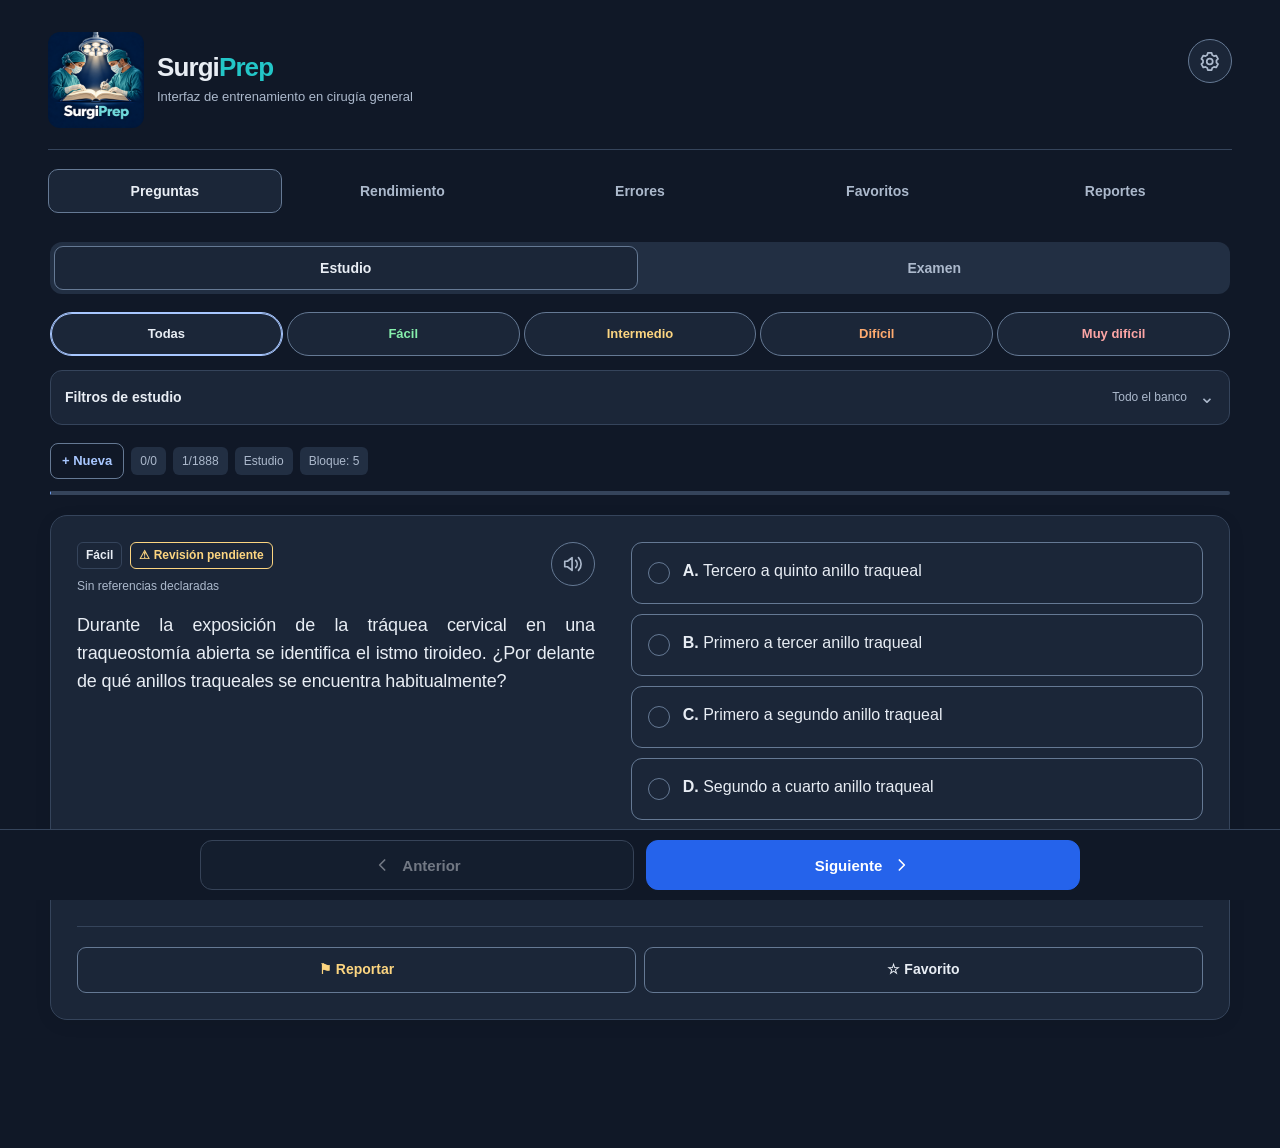
==== index.html @ 2676a3cf "Add files via upload" ====
<!doctype html><html lang="es" data-theme="dark"><head>
<meta charset="utf-8"><meta name="viewport" content="width=device-width,initial-scale=1,viewport-fit=cover"><meta name="theme-color" content="#101827"><meta name="apple-mobile-web-app-capable" content="yes"><meta name="apple-mobile-web-app-status-bar-style" content="black-translucent"><meta name="apple-mobile-web-app-title" content="SurgiPrep"><link rel="manifest" href="manifest.json"><link rel="apple-touch-icon" href="icons/apple-touch-icon-180.png"><title>SurgiPrep</title><link rel="icon" href="icon-192.png" type="image/png">
<meta name="surgiprep-build" content="v7.23.4-beta-1888"><script src="appearance.js"></script><link rel="stylesheet" href="style.css"></head><body><div class="wrap">
<header><img class="logo" src="assets/brand/logo-header.png" width="96" height="96" alt="Logo de SurgiPrep: dos cirujanos con libro y lámpara, con el nombre debajo"><div class="brand-name"><h1>Surgi<span>Prep</span></h1><p class="subtitle">Interfaz de entrenamiento en cirugía general</p></div><button id="settingsButton" class="settingsButton" type="button" aria-label="Abrir ajustes" aria-haspopup="dialog" aria-expanded="false" aria-controls="settingsPopover" title="Ajustes"><svg viewBox="0 0 24 24" width="23" height="23" fill="none" stroke="currentColor" stroke-width="1.8" stroke-linecap="round" stroke-linejoin="round" aria-hidden="true"><path d="m9.2 3-.6 2.3-1.8 1.1-2.3-.6-2 3.4 1.7 1.7v2.2l-1.7 1.7 2 3.4 2.3-.6 1.8 1.1.6 2.3h4l.6-2.3 1.8-1.1 2.3.6 2-3.4-1.7-1.7v-2.2l1.7-1.7-2-3.4-2.3.6-1.8-1.1-.6-2.3z"/><circle cx="11.2" cy="12" r="3.1"/></svg></button></header>
<div class="tabs"><button class="on" data-panel="quiz">Preguntas</button><button data-panel="dashboard">Rendimiento</button><button data-panel="errors">Errores</button><button data-panel="favorites">Favoritos</button><button data-panel="reports">Reportes</button></div>
<section id="quiz" class="panel on"><div id="sessionNotice" class="sessionNotice hidden" role="status"><span id="sessionNoticeText"></span><button id="dismissSession" type="button" aria-label="Ocultar aviso de sesión">Ocultar</button></div><div class="modes"><button class="on" id="studyMode">Estudio</button><button id="examMode">Examen</button></div>
<div class="diffCards" id="diffCards">
  <button type="button" aria-pressed="true" class="diffCard all on" data-d="ALL" title="Todas las dificultades."><b>Todas</b><span>Todas las dificultades.</span></button>
  <button type="button" aria-pressed="false" class="diffCard easy" data-d="Fácil" title="Conceptos directos y reconocimiento básico."><b>Fácil</b><span>Conceptos directos y reconocimiento básico.</span></button>
  <button type="button" aria-pressed="false" class="diffCard inter" data-d="Intermedio" title="Casos clínicos con análisis y distractores plausibles."><b>Intermedio</b><span>Casos clínicos con análisis y distractores plausibles.</span></button>
  <button type="button" aria-pressed="false" class="diffCard hard" data-d="Difícil" title="Conducta quirúrgica, técnica y complicaciones."><b>Difícil</b><span>Conducta quirúrgica, técnica y complicaciones.</span></button>
  <button type="button" aria-pressed="false" class="diffCard very" data-d="Muy difícil" title="Decisiones sutiles y alternativas técnicamente cercanas."><b>Muy difícil</b><span>Decisiones sutiles y alternativas técnicamente cercanas.</span></button>
</div>
<details id="filterPanel" class="filterPanel"><summary><span class="filter-title">Filtros de estudio</span><span id="filterSummary" class="filterSummary">Todo el banco</span></summary><div class="toolbar filterbar"><label class="filterField" for="topicSel"><span>Tema</span><select id="topicSel"></select></label><label class="filterField" for="subSel"><span>Subtema</span><select id="subSel"><option value="ALL">Todos los subtemas</option></select></label><label class="filterField" for="blockSel"><span>Bloque</span><select id="blockSel"><option value="ALL">Todos los bloques</option></select></label><label class="filterField" for="reviewSel"><span>Revisión</span><select id="reviewSel" aria-label="Estado de revisión" title="La ausencia de marcas no equivale a validación clínica"><option value="ALL">Todos los estados</option></select></label><label class="filterField" for="typeSel"><span>Tipo</span><select id="typeSel"><option value="ALL">Todos los tipos</option><option value="Caso clínico">Caso clínico</option><option value="Teoría">Teoría</option><option value="Técnica">Técnica</option><option value="Imagenología">Imagenología</option></select></label><label class="filterField" for="studySel"><span>Orden de estudio</span><select id="studySel"><option value="new">Objetivos menos vistos</option><option value="random" selected>Aleatorio</option><option value="adaptive">Repaso adaptativo</option><option value="weak">Temas débiles</option><option value="failed">Falladas</option><option value="due">Repetición espaciada</option><option value="cases">Casos encadenados</option></select></label></div></details>
<div id="examProfile" class="examProfile hidden"><button id="customExam" class="on">Examen configurable</button><button id="realExam">Simulación real</button></div>
<div id="examConfig" class="toolbar hidden"><label class="filterField" for="examCount"><span>Cantidad de preguntas</span><select id="examCount"><option>20</option><option selected>50</option><option>100</option></select></label><label class="filterField" for="examDifficulty"><span>Dificultad</span><select id="examDifficulty"><option value="Mixto" selected>Mixto</option><option>Fácil</option><option>Intermedio</option><option>Difícil</option><option>Muy difícil</option></select></label><label class="filterField" for="examTime"><span>Duración</span><select id="examTime"><option value="0">Sin límite</option><option value="30">30 min</option><option value="60" selected>60 min</option><option value="120">120 min</option></select></label><label class="filterField" for="examCut"><span>Umbral de aprobación</span><select id="examCut"><option value="65">Corte 65%</option><option value="70">Corte 70%</option><option value="75">Corte 75%</option></select></label><div id="simNote" class="simNote hidden"><b>Simulación real:</b> 100 preguntas mixtas, 120 minutos, corte 65%. Selección transversal de todo el banco.</div><button id="startExam">Iniciar examen</button></div>
<div class="stats"><button id="newSession" class="newCompact">+ Nueva</button><span class="pill" id="scorePill" title="Aciertos e intentos en estudio; respuestas registradas en examen">0/0</span><span class="pill" id="posPill" title="Posición dentro de la sesión">0/0</span><span class="pill" id="timerPill">Estudio</span><span class="pill" id="blockPill" title="Bloque de la pregunta actual">Bloque: —</span></div><div class="progress"><span id="progressBar" style="width:0"></span></div><div id="resultBox"></div>
<div class="card" id="qcard"><div class="questionPane"><div class="questionHead"><div class="meta" id="meta"></div><div id="audioControls" class="audioControls"><button id="audioToggle" class="audioToggle" type="button" aria-expanded="false" aria-controls="audioMenu" aria-label="Controles de audio" aria-describedby="audioHelp" title="Controles de audio"><svg viewBox="0 0 24 24" width="22" height="22" fill="none" stroke="currentColor" stroke-width="1.8" stroke-linecap="round" stroke-linejoin="round" aria-hidden="true"><path d="M11 5 6 9H3v6h3l5 4V5Z"/><path d="M15 8a6 6 0 0 1 0 8M18 5a10 10 0 0 1 0 14"/></svg></button><div id="audioMenu" class="audioMenu hidden" role="group" aria-label="Controles de lectura"><button id="audioPlay" type="button" aria-label="Reproducir"><span id="audioPlayIcon" aria-hidden="true"><svg viewBox="0 0 24 24" width="22" height="22" aria-hidden="true"><path d="M8 5v14l11-7Z" fill="currentColor"/></svg></span><span id="audioPlayLabel" class="sr-only">Reproducir</span></button><button id="audioStop" type="button" aria-label="Parar" title="Parar"><span aria-hidden="true"><svg viewBox="0 0 24 24" width="22" height="22" aria-hidden="true"><rect x="5" y="5" width="14" height="14" rx="1" fill="currentColor"/></svg></span><span class="sr-only">Parar</span></button><button id="audioRepeat" type="button" aria-label="Repetir" title="Repetir"><span aria-hidden="true"><svg viewBox="0 0 24 24" width="22" height="22" fill="none" stroke="currentColor" stroke-width="1.8" stroke-linecap="round" stroke-linejoin="round" aria-hidden="true"><path d="M20 10a8 8 0 1 0-1.5 7M20 4v6h-6"/></svg></span><span class="sr-only">Repetir</span></button></div></div></div><span id="audioHelp" class="sr-only">Lee la pregunta y alternativas y, dos segundos después, activa el micrófono para responder. En estudio lee después la explicación; en examen solo anuncia correcto o incorrecto. La bocina abre los controles: Reproducir, Pausar o Continuar, Parar y Repetir. Parar desactiva el audio automático. Con audio activo, toca el enunciado para oírlo, una alternativa para oír las cinco, o la explicación para oírla por separado. Para seleccionar una respuesta tocándola, pulsa antes Parar.</span><p id="voiceStatus" class="audioStatus hidden" role="status" aria-live="polite"></p><button id="voiceRetry" class="audioRetry hidden" type="button">Reintentar micrófono</button><div class="question" id="question"></div><div id="labs"></div><div id="visual"></div></div><div class="answerPane"><div id="options"></div></div><div class="feedback" id="feedback" role="status" aria-live="polite"></div><div class="controls"><button class="secondary hidden" id="flag">⚑ Revisar</button><button class="warn" id="report">⚑ Reportar</button><button class="secondary hidden" id="whyFailed">¿Por qué fallé?</button><button class="secondary" id="fav">☆ Favorito</button><button class="green hidden" id="finish">Finalizar</button></div><div id="nav" class="gridnav hidden"></div></div><nav class="questionNav" aria-label="Navegación entre preguntas"><div class="questionNavInner"><button class="secondary" type="button" id="prev"><svg viewBox="0 0 24 24" width="20" height="20" fill="none" stroke="currentColor" stroke-width="2" stroke-linecap="round" stroke-linejoin="round" aria-hidden="true"><path d="m14 6-6 6 6 6"/></svg><span>Anterior</span></button><button type="button" id="next"><span>Siguiente</span><svg viewBox="0 0 24 24" width="20" height="20" fill="none" stroke="currentColor" stroke-width="2" stroke-linecap="round" stroke-linejoin="round" aria-hidden="true"><path d="m10 6 6 6-6 6"/></svg></button></div></nav></section>
<section id="dashboard" class="panel"><div class="dashboard"><div class="metric"><div class="big" id="global">0%</div><div class="small">Rendimiento global</div></div><div class="metric"><div class="big" id="attempts">0</div><div class="small">Intentos</div></div><div class="metric"><div class="big" id="dominated">0</div><div class="small">Temas dominados</div></div><div class="metric"><div class="big" id="weakN">0</div><div class="small">Temas débiles</div></div></div><div class="actions"><button id="goWeak">Estudiar débiles</button><button id="goDue">Repetición espaciada</button><button id="backup">Exportar respaldo</button><label for="restore">Importar respaldo<input id="restore" type="file" accept=".json" class="hidden"></label></div><h3>Rendimiento por tema y dificultad</h3><div id="topicStats"></div><h3>Rendimiento por tipo de pregunta</h3><div id="typeStats"></div><h3>Dificultad empírica</h3><div id="empiricalStats"></div></section>
<section id="errors" class="panel"><h3>Cuaderno de errores</h3><div id="errorSummary" class="errorSummary"></div><div id="errorList"></div></section><section id="favorites" class="panel"><h3>Favoritos</h3><div id="favList"></div></section><section id="reports" class="panel"><div class="actions"><button id="exportReports">Exportar reportes</button><button id="clearReports">Borrar reportes</button></div><div id="reportList"></div></section></div>
<div class="modal" id="reportModal"><div class="modalbox"><h3 id="reportTitle">Reportar</h3><select id="reportReason"><option>Enunciado ambiguo</option><option>Falta información</option><option>Respuesta discutible</option><option>Distractores débiles</option><option>Demasiado fácil</option><option>Dificultad mal clasificada</option><option>Explicación insuficiente</option><option>Imagen poco útil</option><option>Información desactualizada</option><option>Error técnico o anatómico</option><option>Fuente no respalda la respuesta</option><option>Otro</option></select><textarea id="reportText" placeholder="Describe el problema..."></textarea><div class="modalactions"><button id="cancelReport" style="background:#334155">Cancelar</button><button id="saveReport" style="background:#92400e">Guardar</button></div></div></div>
<div class="modal" id="errorModal"><div class="modalbox"><h3>¿Por qué fallé?</h3><select id="errorReason"><option>No sabía el concepto</option><option>Confundí dos alternativas</option><option>Interpreté mal el caso</option><option>Olvidé un criterio o umbral</option><option>Error anatómico</option><option>Error de técnica</option><option>Error de conducta</option><option>Error de imagen</option><option>Respondí demasiado rápido</option><option>Otro</option></select><textarea id="errorText" placeholder="Nota opcional para tu repaso..."></textarea><div class="modalactions"><button id="cancelError" style="background:#334155">Cancelar</button><button id="saveError" style="background:#166534">Guardar</button></div></div></div>
<div class="imageModal" id="imageModal"><button class="imageClose" id="imageClose">Cerrar</button><img id="imageZoom" alt="Imagen ampliada"><div class="imageZoomControls"><button id="zoomOut">−</button><button id="zoomReset">1×</button><button id="zoomIn">+</button></div></div>
<div id="settingsOverlay" class="settingsOverlay hidden">
<section id="settingsPopover" class="settingsPopover" role="dialog" aria-modal="true" aria-labelledby="settingsTitle" tabindex="-1">
 <div class="settingsHeader"><h2 id="settingsTitle">Ajustes</h2><button id="settingsClose" type="button" class="settingsClose" aria-label="Cerrar ajustes">×</button></div>
 <div id="settingsMain">
  <section class="settingsSection"><h3>Apariencia</h3><label class="settingsField" for="themeSelect"><span>Tema</span><select id="themeSelect"><option value="dark">Oscuro</option><option value="light">Claro</option><option value="system">Sistema</option></select></label><label class="settingsField" for="settingsTextSize"><span>Tamaño de letra del contenido</span><select id="settingsTextSize"><option value="small">Pequeño</option><option value="medium" selected>Mediano</option><option value="large">Grande</option></select></label><p class="settingsHelp">Se aplica a preguntas, alternativas y explicaciones.</p></section>
  <section class="settingsSection"><h3>Lectura en voz alta</h3><label class="settingsField" for="settingsVoice"><span>Voz de lectura</span><select id="settingsVoice"><option value="auto">Automática</option></select></label><p id="settingsVoiceHint" class="settingsHelp">Las voces disponibles dependen de tu dispositivo y navegador.</p><label class="settingsField" for="settingsRate"><span>Velocidad <output id="settingsRateValue" for="settingsRate">1,00×</output></span><input id="settingsRate" type="range" min="0.7" max="1.3" step="0.05" value="1"></label><div class="settingsRateEnds"><span>Más pausada</span><span>Más rápida</span></div><button id="settingsVoiceTest" type="button" class="settingsAction" aria-pressed="false">Probar voz</button><p id="settingsVoiceStatus" class="settingsHelp" role="status" aria-live="polite"></p></section>
  <section class="settingsSection"><h3>Ayuda</h3><button id="settingsTutorialOpen" type="button" class="settingsAction">Cómo usar SurgiPrep <span aria-hidden="true">→</span></button></section>
  <section class="settingsSection settingsInfo"><h3>Información del programa</h3><p><strong>SurgiPrep</strong><br>Entrenamiento en cirugía general.</p><dl><div><dt>Versión</dt><dd id="settingsVersion">7.23.4 Beta</dd></div><div><dt>Banco</dt><dd>1.888 preguntas · 20 bloques históricos</dd></div></dl><label class="settingsField" for="settingsCreator"><span>Creador</span><input id="settingsCreator" type="text" maxlength="100" placeholder="Nombre del creador" autocomplete="off"></label><p class="settingsHelp">El nombre y tus preferencias se guardan en este dispositivo y se incluyen en el respaldo.</p><p class="settingsClinical">Validación clínica definitiva pendiente.</p></section>
 </div>
 <div id="settingsTutorial" class="settingsTutorial hidden">
  <button id="settingsTutorialBack" type="button" class="settingsBack">← Volver a ajustes</button><h3 id="tutorialTitle" tabindex="-1">Cómo usar SurgiPrep</h3>
  <ol class="tutorialSteps">
   <li><h4>Elige cómo practicar</h4><p>En <strong>Estudio</strong> recibes la corrección y explicación al responder. En <strong>Examen</strong> configuras una prueba o eliges el simulacro.</p><p>Al responder en Estudio, la pantalla se desplaza hasta el resultado y la explicación. Los botones Anterior y Siguiente permanecen fijos en la parte inferior; al usarlos vuelves al inicio de la pregunta. También puedes deslizar horizontalmente sobre el texto o el espacio libre de la tarjeta: de derecha a izquierda para Siguiente y de izquierda a derecha para Anterior. El desplazamiento vertical se mantiene; el gesto no se activa sobre alternativas, controles ni imágenes. Debajo de la explicación, toca <strong>Análisis de alternativas</strong> para desplegar o plegar los fundamentos de A a E. La explicación principal permanece visible.</p></li>
   <li><h4>Selecciona el contenido</h4><p>Usa las dificultades y abre <strong>Filtros de estudio</strong> para elegir tema, subtema, bloque, tipo y estado de revisión. «Todas» permite combinar dificultades.</p></li>
   <li><h4>Responde y avanza</h4><p>Toca una de las cinco alternativas y utiliza <strong>Siguiente</strong>. En estudio puedes consultar la explicación, el análisis de alternativas y las referencias después de responder.</p></li>
   <li><h4>Practica por voz</h4><p>Toca la <strong>bocina</strong> y luego <strong>Reproducir</strong>: lee pregunta y alternativas, espera dos segundos y abre el micrófono. Di «alternativa A», B, C, D o E. En estudio anuncia el resultado y lee solo la explicación; en examen anuncia el resultado y se detiene.</p><p>El botón cambia a <strong>Pausar</strong> durante la lectura y a <strong>Continuar</strong> al pausarla. Continúa desde el punto donde quedó. <strong>Repetir</strong> reinicia pregunta y alternativas; <strong>Parar</strong> cancela lectura y micrófono y desactiva la lectura automática. La bocina solo abre o cierra los controles. Mientras el modo audio siga activo, incluso pausado, al avanzar empieza la nueva pregunta. Con el audio activo, toca el <strong>enunciado</strong> para leerlo solo; toca una <strong>alternativa</strong> para leer las cinco y activar el micrófono dos segundos después; toca el texto de <strong>Explicación</strong> para escucharla sola. Tocar una sección interrumpe la lectura anterior. Una pregunta de estudio ya respondida no abre el micrófono ni registra otro intento. Para contestar tocando una alternativa, pulsa antes <strong>Parar</strong>. Autoriza el micrófono cuando el navegador lo solicite; si se interrumpe, usa <strong>Reintentar micrófono</strong> o responde tocando una alternativa.</p></li>
   <li><h4>Haz un simulacro</h4><p>El simulacro utiliza <strong>100 preguntas, 120 minutos y un corte del 65 %</strong>. Puedes marcar preguntas para revisar y cambiar respuestas antes de finalizar. Con el audio apagado, la corrección aparece al finalizar el examen.</p></li>
   <li><h4>Guarda lo que quieras repasar</h4><p>Usa <strong>Favorito</strong> para conservar una pregunta y <strong>Reportar</strong> para anotar un problema. Tras un error, «¿Por qué fallé?» permite registrar el motivo. Los paneles de errores y rendimiento muestran tu progreso.</p></li>
   <li><h4>Retoma o empieza otra sesión</h4><p>La aplicación recupera la sesión guardada en este dispositivo. <strong>+ Nueva</strong> inicia una nueva sesión; los nuevos estudios y exámenes comienzan en orden aleatorio. En los filtros de estudio también puedes elegir repaso de errores, repetición espaciada o práctica adaptativa.</p></li>
   <li><h4>Imágenes y respaldo</h4><p>Toca las imágenes para ampliarlas. En <strong>Rendimiento</strong> puedes exportar un respaldo e importarlo en otro dispositivo. Guarda ese archivo para conservar tus registros.</p></li>
   <li><h4>Personaliza la lectura</h4><p>En Apariencia puedes elegir letra pequeña, mediana o grande para preguntas, alternativas y explicaciones. El tamaño se guarda en este dispositivo. También puedes elegir voz y velocidad y pulsar <strong>Probar voz</strong>. Las preferencias se aplican a la siguiente lectura. Al abrir ajustes se pausa el audio de la pregunta.</p></li>
  </ol><p class="settingsClinical">Las preguntas con revisión pendiente conservan su aviso. La ausencia de un aviso no equivale a validación clínica definitiva.</p>
 </div>
</section></div>

<script src="settings.js" defer></script><script src="app.js" defer></script></body></html>
---- style.css ----
:root{color-scheme:dark;--bg:#101827;--card:#1b2638;--soft:#222f43;--line:#35445b;--control-border:#657994;--text:#e8edf4;--muted:#acb9cc;--blue:#2563eb;--progress:#76a8ff;--link:#a8c7ff;--green:#86efac;--red:#fca5a5;--amber:#fcd580;--purple:#c4b5fd;--gold:#fcd580;--brand:#23c6c8;--good-border:#4cbb7a;--bad-border:#ee8585;--focus:#a8c7ff;--shadow:0 4px 18px #00000010}
:root[data-theme="light"]{color-scheme:light;--bg:#f3f6fa;--progress:#2563eb;--card:#fff;--soft:#edf2f8;--line:#d1dae6;--control-border:#78869b;--text:#182438;--muted:#51617a;--link:#174fb9;--green:#17643a;--red:#a4262e;--amber:#865300;--purple:#65508b;--gold:#865300;--brand:#0c737b;--good-border:#318454;--bad-border:#bd454c;--focus:#174fb9;--shadow:0 4px 18px #1b304008}
*{box-sizing:border-box}html{-webkit-text-size-adjust:100%;scroll-behavior:smooth}body{margin:0;background:var(--bg);color:var(--text);font-family:-apple-system,BlinkMacSystemFont,"Segoe UI",Roboto,Arial,sans-serif;padding:env(safe-area-inset-top) 0 env(safe-area-inset-bottom);line-height:1.5;min-height:100vh}button,input,select,textarea{font:inherit}button,select,summary,label[for=restore]{-webkit-tap-highlight-color:transparent}button,summary,label[for=restore]{cursor:pointer}button:disabled{cursor:default}button:focus-visible,select:focus-visible,summary:focus-visible,textarea:focus-visible,a:focus-visible{outline:3px solid var(--focus);outline-offset:3px}a{color:var(--link);text-underline-offset:3px}button{min-height:44px}select,textarea{color:var(--text);background:var(--card);border:1px solid var(--control-border);border-radius:10px}select{min-height:44px;padding:9px 30px 9px 10px;max-width:100%}.wrap{max-width:1040px;margin:auto;padding:20px 18px 48px}header{display:grid;grid-template-columns:52px minmax(0,1fr) auto;gap:13px;align-items:center;padding:8px 0 21px;border-bottom:1px solid var(--line)}.logo{width:52px;height:52px;border-radius:13px;display:block}.brand-name{min-width:0}h1{font-size:26px;letter-spacing:-.9px;margin:0;font-weight:750;line-height:1.15}h1 span{color:var(--brand)}.subtitle{margin:5px 0 0;color:var(--muted);font-size:13px;line-height:1.4}.appearance-control{display:flex;flex-direction:column;gap:3px}.appearance-control label{font-size:11px;color:var(--muted)}.appearance-control select{min-height:36px;padding:5px 20px 5px 8px;font-size:12px;background:var(--bg);border-color:var(--line);max-width:104px}.tabs{display:grid;grid-template-columns:repeat(5,minmax(0,1fr));width:100%;min-width:0;gap:4px;margin:17px 0 22px;padding:2px 0 7px}.tabs button{min-width:0;white-space:normal;overflow-wrap:anywhere;background:transparent;border:1px solid transparent;color:var(--muted);border-radius:10px;padding:9px 13px;font-weight:600;font-size:14px}.tabs button.on{background:var(--card);border-color:var(--control-border);color:var(--text)}.panel{display:none}.panel.on{display:block}#quiz{max-width:880px;margin:0 auto}.modes{display:flex;gap:5px;width:100%;max-width:none;padding:4px;background:var(--soft);border-radius:12px;margin-bottom:18px}.modes button{flex:1 1 0;min-width:0;border:1px solid transparent;background:transparent;color:var(--muted);border-radius:9px;padding:9px 14px;font-size:14px;font-weight:650}.modes button.on{background:var(--card);border-color:var(--control-border);color:var(--text)}.diffCards{display:grid;grid-template-columns:repeat(5,minmax(0,1fr));width:100%;min-width:0;gap:4px;margin:0 0 14px}.diffCard{min-width:0;border:1px solid var(--control-border);border-radius:999px;padding:7px 1px;min-height:44px;background:var(--card);color:var(--muted);text-align:center;font-size:13px;line-height:1.3}.diffCard b{font-weight:550;white-space:normal;overflow-wrap:anywhere}.diffCard.easy b{color:var(--green)}.diffCard.inter b{color:var(--amber)}.diffCard.hard b{color:var(--difficulty-hard)}.diffCard.very b{color:var(--red)}.diffCard span{display:none}.diffCard.on{background:var(--card);color:var(--text);border-color:var(--focus);box-shadow:inset 0 0 0 1px var(--focus)}.filterPanel{margin:0 0 18px;border:1px solid var(--line);border-radius:12px;background:var(--card)}.filterPanel>summary{display:flex;align-items:center;justify-content:space-between;gap:12px;list-style:none;padding:12px 14px;min-height:46px;font-size:14px}.filterPanel>summary::-webkit-details-marker{display:none}.filterPanel>summary::after{content:'⌄';font-size:19px;color:var(--muted)}.filterPanel[open]>summary::after{content:'⌃'}.filter-title{font-weight:650;white-space:nowrap}.filterSummary{margin-left:auto;font-size:12px;color:var(--muted);overflow:hidden;text-overflow:ellipsis;white-space:nowrap;max-width:65%}.toolbar,.filterbar{display:grid;grid-template-columns:repeat(3,minmax(0,1fr));gap:12px;margin:12px 0}.filterbar{padding:0 14px 14px;margin:0}.filterField{display:flex;flex-direction:column;gap:5px;min-width:0}.filterField>span{font-size:12px;color:var(--muted)}.filterField select{width:100%;font-size:14px;min-width:0}.filterField:has(select.hidden){display:none}.examProfile{display:flex;gap:8px;margin:10px 0}.examProfile button,.toolbar button{border:1px solid var(--control-border);background:var(--card);color:var(--text);padding:9px 13px;border-radius:10px;font-size:14px}.examProfile button.on{border-color:var(--focus);color:var(--link);box-shadow:inset 0 0 0 1px var(--focus)}.toolbar select{width:100%;min-width:0;font-size:14px}.toolbar button#startExam{background:var(--blue);border-color:var(--blue);color:#fff;font-weight:650}.examLocked{opacity:.65;pointer-events:none}.simNote{grid-column:1/-1;font-size:13px;color:var(--muted);padding:8px 0}.stats{display:flex;align-items:center;gap:7px;flex-wrap:wrap;margin:8px 0 12px}.pill{padding:5px 9px;border-radius:6px;font-size:12px;color:var(--muted);background:var(--soft)}.newCompact{background:transparent;color:var(--link);border:1px solid var(--control-border);border-radius:8px;font-size:13px;font-weight:650;padding:7px 11px;min-height:36px;white-space:nowrap}.progress{height:4px;background:var(--line);border-radius:6px;overflow:hidden;margin-bottom:20px}.progress span{display:block;height:100%;background:var(--progress)}.card{background:var(--card);border:1px solid var(--line);border-radius:17px;padding:26px;box-shadow:var(--shadow)}.meta{font-size:12px;line-height:1.6;margin-bottom:20px;color:var(--muted)}.diff{display:inline-block;border:1px solid var(--line);padding:3px 8px;border-radius:6px;color:var(--text);font-weight:550}.auditPending{display:inline-block;margin-left:8px;padding:3px 8px;border:1px solid var(--amber);border-radius:6px;color:var(--amber);font-size:12px;font-weight:600}.auditReasons{font-size:12px;color:var(--muted);line-height:1.6;margin-top:8px}.question{font-size:18px;text-align:justify;text-align-last:start;-webkit-hyphens:auto;hyphens:auto;line-height:1.55;letter-spacing:-.15px;margin-bottom:20px;white-space:pre-line;overflow-wrap:anywhere}.opt{position:relative;display:flex;gap:13px;align-items:flex-start;width:100%;min-height:58px;background:var(--card);border:1px solid var(--control-border);border-radius:11px;color:var(--text);padding:16px;margin:10px 0;text-align:left;font-size:16px;line-height:1.5;overflow-wrap:anywhere}.opt>span:last-child{min-width:0}.opt strong{font-weight:600}.radio{width:22px;height:22px;flex:0 0 22px;border:1.5px solid var(--control-border);border-radius:50%;display:grid;place-items:center;margin-top:3px;font-size:15px;line-height:1}.radio:after{content:'';width:10px;height:10px;border-radius:50%}.opt.sel{border:2px solid var(--focus);padding:15px;background:var(--soft)}.opt.sel .radio:after{background:var(--focus)}.opt.good{border-color:var(--good-border);box-shadow:inset 3px 0 var(--good-border)}.opt.good .radio{border-color:var(--good-border)}.opt.good .radio:after{content:'✓';color:var(--green);width:auto;height:auto;background:none;font-weight:800}.opt.bad{border-color:var(--bad-border);box-shadow:inset 3px 0 var(--bad-border)}.opt.bad .radio{border-color:var(--bad-border)}.opt.bad .radio:after{content:'×';color:var(--red);width:auto;height:auto;background:none;font-weight:800}.feedback{text-align:justify;text-align-last:start;-webkit-hyphens:auto;hyphens:auto;display:none;margin-top:24px;border:1px solid var(--line);background:var(--card);border-radius:12px;padding:18px;color:var(--text);font-size:16px;line-height:1.75;overflow-wrap:anywhere}.feedback.show{display:block}.feedback>strong:first-child{display:block;margin-bottom:14px;padding-bottom:12px;border-bottom:1px solid var(--line);font-size:16px}.feedback.good>strong:first-child{color:var(--green)}.feedback.bad>strong:first-child{color:var(--red)}.rationale{margin-top:14px;padding-top:14px;border-top:1px solid var(--line);white-space:pre-line}.rationale:first-of-type{border-top:0;padding-top:0}.sourceCompact{margin-top:16px;border:1px solid var(--line);border-radius:9px;background:var(--soft);font-size:13px;color:var(--text)}.sourceCompact summary{padding:10px 12px;font-weight:600;line-height:1.5;color:var(--link);min-height:42px}.sourceCompact .srcItem{padding:10px 12px;border-top:1px solid var(--line);line-height:1.65;overflow-wrap:anywhere}.sourceCompact .srcItem div{color:var(--muted)!important}.sourceCompact a{color:var(--link);text-decoration:underline}.controls{display:flex;gap:8px;flex-wrap:wrap;margin-top:24px;padding-top:20px;border-top:1px solid var(--line)}.controls button{flex:1;min-width:108px;border:1px solid var(--control-border);border-radius:9px;padding:10px 13px;background:var(--blue);color:white;font-size:14px;font-weight:600}.controls button.secondary,.controls button.warn{background:var(--card);color:var(--text)}.controls button.warn{color:var(--amber)}.controls button.green{background:var(--blue);border-color:var(--blue);color:#fff}.controls button:disabled{opacity:.5}.labbox{background:var(--soft);border:1px solid var(--line);border-radius:10px;padding:14px;margin:14px 0}.labgrid{display:grid;grid-template-columns:repeat(2,minmax(0,1fr));gap:9px;margin-top:9px}.lab{background:var(--card);border-radius:8px;padding:10px;font-size:14px}.lab b{display:block;font-size:12px;color:var(--link);margin-bottom:3px}.ref{display:block;color:var(--muted);font-size:12px;margin-top:4px}.visual{width:100%;max-height:460px;object-fit:contain;background:var(--soft);border:1px solid var(--line);border-radius:11px;margin:14px 0}.imageZoomHint{text-align:center;color:var(--muted);font-size:12px;margin-bottom:16px}.gridnav{display:grid;grid-template-columns:repeat(10,minmax(0,1fr));gap:6px;margin-top:20px}.gridnav button{padding:7px 2px;border:1px solid var(--control-border);background:var(--card);color:var(--text);border-radius:7px;min-height:36px;font-size:12px}.gridnav button.answered{background:var(--blue);color:#fff;border-color:var(--blue)}.gridnav button.flag{outline:2px dashed var(--amber);outline-offset:-4px}.gridnav button.cur{box-shadow:inset 0 0 0 2px var(--focus);border-color:var(--focus)}.dashboard{display:grid;grid-template-columns:repeat(4,minmax(0,1fr));gap:12px}.metric,.topicrow,.listitem,.chartbox{background:var(--card);border:1px solid var(--line);border-radius:12px;padding:17px;overflow-wrap:anywhere}.metric .big{font-size:29px;font-weight:700;letter-spacing:-1px}.small{font-size:13px;line-height:1.6;color:var(--muted)}.topicrow,.listitem{margin:12px 0}.topichead{display:flex;justify-content:space-between;gap:12px;flex-wrap:wrap}.bar,.charttrack{height:7px;background:var(--line);border-radius:99px;overflow:hidden;margin-top:9px}.bar span,.chartfill{display:block;height:100%;background:var(--progress)}.weak{color:var(--red)}.mid{color:var(--amber)}.strong{color:var(--green)}.actions{display:flex;gap:9px;flex-wrap:wrap;margin:18px 0 25px}.actions button,.actions label{flex:1;min-width:150px;min-height:44px;text-align:center;background:var(--card);color:var(--text);border:1px solid var(--control-border);border-radius:9px;padding:10px 13px;font-weight:550;font-size:14px}.result{background:var(--card);border:1px solid var(--line);border-radius:14px;padding:20px;margin-bottom:20px}.result .score{font-size:40px;font-weight:750}.examSummary{display:grid;grid-template-columns:repeat(3,1fr);gap:10px;margin-top:18px}.examStat{background:var(--soft);border-radius:9px;padding:12px}.examStat b{display:block;font-size:21px}.examStat span{font-size:12px;color:var(--muted)}.reviewList{display:grid;gap:8px}.reviewItem{padding:10px;border:1px solid var(--line);border-radius:8px}.reviewItem.good{border-left:3px solid var(--good-border)}.reviewItem.bad{border-left:3px solid var(--bad-border)}.modal{display:none;position:fixed;inset:0;background:#0009;z-index:20;padding:20px;align-items:center;justify-content:center}.modal.show{display:flex}.modalbox{background:var(--card);border:1px solid var(--line);border-radius:14px;padding:22px;width:min(600px,100%);max-height:90vh;overflow:auto}.modalbox h3{margin-top:0}.modalbox select,.modalbox textarea{width:100%;padding:11px;margin:8px 0}.modalbox textarea{min-height:120px;resize:vertical}.modalactions{display:flex;gap:9px;margin-top:12px}.modalactions button{flex:1;border:1px solid var(--control-border);border-radius:9px;padding:10px;background:var(--card)!important;color:var(--text)}.modalactions button:last-child{background:var(--blue)!important;color:#fff;border-color:var(--blue)}.errorTag{display:inline-block;border:1px solid var(--line);background:var(--soft);color:var(--red);border-radius:6px;padding:4px 8px;font-size:12px;margin:5px 4px 0 0}.errorSummary{margin-bottom:14px}.caseNote{background:var(--soft);border:1px solid var(--line);color:var(--text);padding:9px 11px;border-radius:8px;font-size:13px;margin-top:10px}.imageModal{display:none;position:fixed;inset:0;background:#080c13f2;z-index:100;align-items:center;justify-content:center;overflow:auto;padding:65px 15px 75px}.imageModal.show{display:flex}.imageModal img{max-width:95vw;max-height:80vh;object-fit:contain;touch-action:pan-x pan-y pinch-zoom;transform-origin:center}.imageClose{position:fixed;top:calc(env(safe-area-inset-top) + 12px);right:16px;z-index:101;background:#1b2638;color:#e8edf4;border:1px solid #657994;border-radius:9px;padding:10px 15px}.imageZoomControls{position:fixed;bottom:calc(env(safe-area-inset-bottom) + 15px);left:50%;transform:translateX(-50%);display:flex;gap:9px;z-index:101}.imageZoomControls button{background:#1b2638;color:#e8edf4;border:1px solid #657994;border-radius:9px;padding:9px 14px}.chartbox{margin:14px 0}.chartrow{display:grid;grid-template-columns:140px 1fr 44px;gap:9px;align-items:center;margin:12px 0}.chartlabel,.chartpct{font-size:12px;color:var(--muted)}.chartpct{text-align:right}.charttrack{margin-top:0}.confidence{display:none;gap:8px;margin-top:12px}.confidence.show{display:flex}.confidence button{flex:1;background:var(--card);color:var(--text);border:1px solid var(--control-border);border-radius:9px;padding:9px}.confidence button.on{border-color:var(--focus);background:var(--soft)}.note{font-size:12px;color:var(--muted);line-height:1.6;margin-top:16px}.hidden{display:none!important}.sr-only{position:absolute;width:1px;height:1px;padding:0;margin:-1px;overflow:hidden;clip:rect(0,0,0,0);white-space:nowrap;border:0}
@media(hover:hover){button:not(:disabled):hover{border-color:var(--focus)}.opt:not(:disabled):hover{background:var(--soft)}}
@media(max-width:719px){.wrap{padding:14px 12px 36px}header{gap:10px;grid-template-columns:46px minmax(0,1fr) auto;padding-bottom:16px}.logo{width:46px;height:46px;border-radius:11px}h1{font-size:24px}.subtitle{font-size:12px;max-width:235px}.appearance-control select{max-width:92px}.tabs{gap:4px;margin:13px 0 18px}.tabs button{font-size:clamp(9.5px,2.65vw,12px);padding:9px 1px;line-height:1.3}.modes{max-width:none}.diffCard{padding:7px 1px;font-size:clamp(9.5px,2.65vw,12px)}.toolbar,.filterbar{grid-template-columns:repeat(2,minmax(0,1fr));gap:10px}.card{padding:20px 16px;border-radius:14px}.question{font-size:16px;line-height:1.55;margin-bottom:18px}.opt{font-size:16px;padding:12px;gap:10px}.opt.sel{padding:13px 11px}.feedback{padding:15px;font-size:16px}.dashboard{grid-template-columns:repeat(2,minmax(0,1fr))}.gridnav{grid-template-columns:repeat(5,minmax(0,1fr))}.filterSummary{max-width:53%}.examSummary{grid-template-columns:repeat(2,minmax(0,1fr))}.chartrow{grid-template-columns:105px 1fr 40px}.labgrid{grid-template-columns:1fr}.controls button{font-size:13px;min-width:100px}.appearance-control label{font-size:10px}}
@media(max-width:360px){.subtitle{font-size:11px}.appearance-control select{max-width:80px}header{grid-template-columns:40px minmax(0,1fr) auto;gap:8px}.logo{width:40px;height:40px}h1{font-size:22px}}
@media(prefers-reduced-motion:reduce){html{scroll-behavior:auto}*{transition:none!important}}

.sessionNotice{display:flex;align-items:center;justify-content:space-between;gap:14px;border:1px solid var(--control-border);background:var(--card);color:var(--text);padding:12px 14px;border-radius:11px;margin-bottom:16px;font-size:13px;line-height:1.6}.sessionNotice button{flex:0 0 auto;background:transparent;color:var(--link);border:0;padding:8px;min-height:44px}.questionPane,.answerPane{min-width:0}body{min-height:100svh}input:focus-visible{outline:3px solid var(--focus);outline-offset:3px}
@media(max-width:767px){.voiceActions{grid-template-columns:repeat(2,minmax(0,1fr))}.voiceActions button{min-height:48px}.controls{display:grid;grid-template-columns:repeat(2,minmax(0,1fr));gap:9px;padding-bottom:max(12px,env(safe-area-inset-bottom))}.controls button{min-height:48px;min-width:0}.opt{min-height:60px}.tabs button,.diffCard,.newCompact,.appearance-control select{min-height:44px}.sessionNotice{align-items:flex-start}.voiceOptions{gap:9px}.wrap{padding-left:max(12px,env(safe-area-inset-left));padding-right:max(12px,env(safe-area-inset-right))}.filterbar select,.toolbar select{font-size:16px}.gridnav button{min-height:44px}}
@media(min-width:768px) and (min-height:550px){.wrap{max-width:1240px;padding:24px 28px 48px}#quiz{max-width:1180px}.card#qcard{display:grid;grid-template-columns:minmax(0,.95fr) minmax(0,1.05fr);column-gap:28px;align-items:start}.questionPane{grid-column:1;grid-row:1}.answerPane{grid-column:2;grid-row:1}.answerPane .opt:first-child{margin-top:0}.card>.feedback,.card>.controls,.card>.gridnav{grid-column:1/-1}.questionPane .question{font-size:18px}.voicePanel{max-width:none}.filterbar{grid-template-columns:repeat(3,minmax(0,1fr))}.controls button{min-height:46px}.tabs button{min-height:44px}.opt{min-height:62px}.labgrid{grid-template-columns:1fr}.voiceOptions{justify-content:space-between}}
@media(min-width:1024px) and (min-height:550px){.questionPane{position:sticky;top:16px}.questionPane .question{font-size:18px}.card#qcard{column-gap:36px}.toolbar#examConfig{grid-template-columns:repeat(4,minmax(0,1fr))}}
@media(max-height:549px) and (orientation:landscape){.wrap{max-width:900px}.question{font-size:16px}.card{padding:18px}.voiceActions{grid-template-columns:repeat(4,minmax(0,1fr))}}

:root{--difficulty-hard:#ffab70}:root[data-theme="light"]{--difficulty-hard:#9a4307}

/* Compact audio turn control. The visual icon is small, its touch target is 44 px. */
.questionHead{display:flex;align-items:flex-start;justify-content:space-between;gap:10px;margin-bottom:16px}
.questionHead .meta{flex:1;min-width:0;margin-bottom:0}
.audioToggle{display:grid;place-items:center;flex:0 0 44px;width:44px;height:44px;min-width:44px;padding:0;border:1px solid var(--control-border);border-radius:50%;background:var(--card);color:var(--muted);cursor:pointer;touch-action:manipulation}
.audioToggle.on{color:var(--link);border-color:var(--focus);background:var(--soft)}
.audioToggle.listening{color:var(--green);border-color:var(--good-border);box-shadow:0 0 0 3px var(--soft)}
.audioToggle:disabled{opacity:.4;cursor:default}.audioToggle:focus-visible,.audioRetry:focus-visible{outline:3px solid var(--focus);outline-offset:3px}
.audioStatus{font-size:12px;line-height:1.5;color:var(--muted);text-align:left;margin:-4px 0 12px;overflow-wrap:anywhere}
.audioRetry{margin:0 0 12px;min-height:44px;padding:8px 12px;border:1px solid var(--control-border);border-radius:8px;background:var(--card);color:var(--link);font-size:13px}

/* Separate platform icon and in-app logo with the approved wordmark underneath. */
header{grid-template-columns:96px minmax(0,1fr) auto}
header .logo{width:96px;height:96px;object-fit:contain;border-radius:12px}
@media(max-width:767px){header{grid-template-columns:80px minmax(0,1fr) auto}header .logo{width:80px;height:80px}}
@media(max-width:360px){header{grid-template-columns:72px minmax(0,1fr) auto}header .logo{width:72px;height:72px}}

/* One compact status row: new session, score, position, timer/mode and block. */
.stats{display:grid;grid-template-columns:auto auto auto auto auto;justify-content:start;align-items:center;gap:7px}
.stats>.pill,.stats>.newCompact{white-space:nowrap;min-width:0;margin:0;text-align:center;box-sizing:border-box}
@media(max-width:767px){
 .stats{grid-template-columns:minmax(0,.95fr) minmax(0,1fr) minmax(0,1fr) minmax(0,1.18fr) minmax(0,1.1fr);justify-content:stretch;gap:4px}
 .stats>.pill{padding:6px 3px;font-size:clamp(10px,2.8vw,12px);line-height:1.3}
 .stats>.newCompact{width:100%;padding:7px 3px;font-size:clamp(10px,2.8vw,12px);min-height:44px}
 .stats>#timerPill{font-size:clamp(10px,2.6vw,12px)}
}

/* Header settings button and a compact, scrollable floating panel. */
.settingsButton{width:44px;height:44px;display:grid;place-items:center;justify-self:end;align-self:start;margin-top:7px;padding:0;color:var(--muted);background:var(--card);border:1px solid var(--control-border);border-radius:50%;cursor:pointer;touch-action:manipulation}
.settingsButton[aria-expanded="true"]{color:var(--link);border-color:var(--focus)}
.settingsOverlay{position:fixed;inset:0;z-index:150;background:#0004;overscroll-behavior:contain}
.settingsPopover{position:absolute;right:max(12px,env(safe-area-inset-right));top:calc(max(12px,env(safe-area-inset-top)) + 48px);width:min(365px,calc(100vw - 24px));max-height:calc(100svh - max(12px,env(safe-area-inset-top)) - 72px);overflow-y:auto;overscroll-behavior:contain;box-sizing:border-box;border:1px solid var(--control-border);border-radius:18px;background:var(--card);color:var(--text);box-shadow:0 16px 60px #0005;padding:18px;text-align:left}
.settingsOpen{overflow:hidden}.settingsHeader{display:flex;align-items:center;justify-content:space-between;gap:12px;margin-bottom:2px}.settingsHeader h2{font-size:19px;margin:0}.settingsClose{display:grid;place-items:center;flex:0 0 44px;width:44px;height:44px;padding:0;background:transparent;color:var(--muted);border:0;border-radius:9px;font-size:28px}
.settingsSection{padding:16px 0;border-bottom:1px solid var(--line)}.settingsSection:last-child{border-bottom:0;padding-bottom:0}.settingsSection h3{font-size:14px;margin:0 0 12px;font-weight:700}
.settingsField{display:flex;flex-direction:column;gap:7px;font-size:13px;margin:10px 0 0}.settingsField>span{display:flex;justify-content:space-between;gap:12px;color:var(--muted)}.settingsField select,.settingsField input[type="text"]{width:100%;box-sizing:border-box;min-height:44px;max-width:100%;padding:10px;border:1px solid var(--control-border);border-radius:9px;background:var(--bg);color:var(--text);font-size:16px}
.settingsField input[type="range"]{width:100%;min-height:36px;margin:0;accent-color:var(--focus)}.settingsRateEnds{display:flex;justify-content:space-between;font-size:11px;color:var(--muted);margin:0 0 12px}.settingsHelp{font-size:12px;line-height:1.5;color:var(--muted);margin:8px 0 0}.settingsAction,.settingsBack{display:flex;align-items:center;justify-content:space-between;width:100%;min-height:44px;background:var(--soft);border:1px solid var(--control-border);color:var(--link);border-radius:9px;padding:10px 12px;font-size:14px;text-align:left}.settingsBack{background:transparent;border:0;padding-left:0;justify-content:flex-start;margin:4px 0 12px}.settingsInfo p{font-size:13px;line-height:1.6}.settingsInfo dl{font-size:13px;margin:10px 0}.settingsInfo dl>div{display:flex;justify-content:space-between;gap:12px;margin:8px 0}.settingsInfo dt{color:var(--muted)}.settingsInfo dd{margin:0;text-align:right}.settingsClinical{font-size:12px!important;color:var(--muted);line-height:1.5;margin:14px 0 0}
.settingsTutorial h3{font-size:18px;margin:4px 0 18px}.tutorialSteps{padding-left:22px;margin:0}.tutorialSteps>li{padding-left:3px;margin:0 0 18px}.tutorialSteps h4{font-size:14px;margin:0 0 7px}.tutorialSteps p{font-size:13px;line-height:1.65;margin:7px 0}.settingsButton:focus-visible,.settingsPopover button:focus-visible,.settingsPopover select:focus-visible,.settingsPopover input:focus-visible{outline:3px solid var(--focus);outline-offset:2px}.settingsAction:disabled{opacity:.5}

.settingsHeader{position:sticky;top:0;background:var(--card);z-index:2;padding-bottom:6px}

/* Audio popover: independent of the reading state, within the question pane. */
.audioControls{position:relative;flex:0 0 44px}
.audioMenu{position:absolute;right:0;top:52px;z-index:30;display:grid;grid-template-columns:repeat(3,minmax(0,1fr));width:min(264px,calc(100vw - 64px));gap:4px;padding:6px;border:1px solid var(--control-border);border-radius:13px;background:var(--card);box-shadow:0 8px 24px #0005}
.audioMenu.hidden{display:none}
.audioMenu button{display:flex;flex-direction:column;align-items:center;justify-content:center;gap:5px;min-width:0;min-height:58px;padding:6px 2px;border:1px solid transparent;border-radius:9px;background:var(--soft);color:var(--text);font-size:11px;line-height:1.3;touch-action:manipulation}
.audioMenu button>span:first-child{font-size:21px;line-height:1}
.audioMenu button:disabled{opacity:.4;cursor:default}
.audioMenu button:focus-visible{outline:3px solid var(--focus);outline-offset:1px}

/* Reading sizes affect clinical text only. Medium preserves the prior layout. */
:root{--reading-question:18px;--reading-mobile:16px;--reading-body:16px}
:root[data-reading-size="small"]{--reading-question:16px;--reading-mobile:14px;--reading-body:14px}
:root[data-reading-size="large"]{--reading-question:20px;--reading-mobile:18px;--reading-body:18px}
#qcard #question{font-size:var(--reading-question)}
#qcard #options .opt>span:last-child,#qcard #feedback>.rationale{font-size:var(--reading-body)}
@media(max-width:719px),(max-height:549px) and (orientation:landscape){#qcard #question{font-size:var(--reading-mobile)}}

/* Section playback is available only while audio is armed. */
.audioSectionMode #question,.audioSectionMode .explanationText{cursor:pointer;touch-action:manipulation}
.audioSectionMode #question:focus-visible,.audioSectionMode .explanationText:focus-visible{outline:3px solid var(--focus);outline-offset:5px;border-radius:4px}
.audioSectionMode #options .opt{cursor:pointer}

.audioMenu .audioPauseBars{display:block}

/* One minimal visual language for all audio playback controls. */
.audioMenu{width:164px;grid-template-columns:repeat(3,48px);gap:4px;padding:5px}
.audioMenu button{width:48px;min-height:48px;height:48px;gap:0;padding:0;background:#243246;color:#fff;border:1px solid var(--control-border);border-radius:9px}
.audioMenu button>span:first-child{display:grid;place-items:center;line-height:1}
.audioMenu svg{display:block;width:22px;height:22px}

/* Individual rationales slide out below the main explanation. */
.alternativeAnalysis{margin-top:14px;border:1px solid var(--line);border-radius:9px;background:var(--soft);color:var(--text);min-width:0;overflow:hidden}
.analysisToggle{display:flex;align-items:center;justify-content:space-between;gap:12px;width:100%;min-height:44px;padding:10px 12px;border:0;border-radius:8px;background:transparent;color:var(--link);font-size:13px;font-weight:600;text-align:left;line-height:1.5;touch-action:manipulation}
.analysisToggle:focus-visible{outline:3px solid var(--focus);outline-offset:-3px}
.analysisChevron{flex:none;transition:transform .22s ease}
.alternativeAnalysis.is-open .analysisChevron{transform:rotate(180deg)}
.analysisPanel{display:grid;grid-template-rows:0fr;opacity:0;visibility:hidden;transition:grid-template-rows .22s ease,opacity .22s ease,visibility 0s linear .22s}
.alternativeAnalysis.is-open .analysisPanel{grid-template-rows:1fr;opacity:1;visibility:visible;transition-delay:0s}
.analysisClip{min-height:0;overflow:hidden}
#qcard #feedback .analysisContent{padding:0 12px 12px;font-size:var(--reading-body);line-height:1.65;white-space:pre-line;overflow-wrap:anywhere}
@media(prefers-reduced-motion:reduce){.analysisPanel,.analysisChevron{transition:none}}

/* Keep the answer result and main explanation clear of the top safe area. */
#feedback{scroll-margin-top:calc(env(safe-area-inset-top, 0px) + 16px)}

/* Thumb-reachable navigation stays available throughout the question and feedback. */
#quiz{padding-bottom:calc(80px + env(safe-area-inset-bottom, 0px))}
.questionNav{position:fixed;left:0;right:0;bottom:0;z-index:10;padding:10px max(12px,env(safe-area-inset-right,0px)) calc(10px + env(safe-area-inset-bottom,0px)) max(12px,env(safe-area-inset-left,0px));background:var(--bg);border-top:1px solid var(--line)}
.questionNavInner{display:grid;grid-template-columns:repeat(2,minmax(0,1fr));gap:12px;max-width:880px;margin:0 auto}
.questionNav button{display:flex;align-items:center;justify-content:center;gap:9px;min-width:0;min-height:50px;padding:11px 14px;border:1px solid var(--blue);border-radius:12px;background:var(--blue);color:#fff;font-size:15px;font-weight:650;line-height:1.4;touch-action:manipulation}
.questionNav button.secondary{background:var(--card);border-color:var(--control-border);color:var(--text)}
.questionNav button:disabled{opacity:.45;cursor:default}
.questionNav svg{flex:none}
#qcard{scroll-margin-top:calc(env(safe-area-inset-top,0px) + 12px)}
body.settingsOpen .questionNav,body:has(.modal.show,.imageModal.show) .questionNav{visibility:hidden;pointer-events:none}
@media(max-height:549px) and (orientation:landscape){.questionNav{padding-top:6px;padding-bottom:calc(6px + env(safe-area-inset-bottom,0px))}.questionNav button{min-height:44px;padding:8px 14px}}

/* Keep vertical reading and pinch zoom native while recognizing deliberate horizontal swipes. */
#qcard{touch-action:pan-y pinch-zoom}
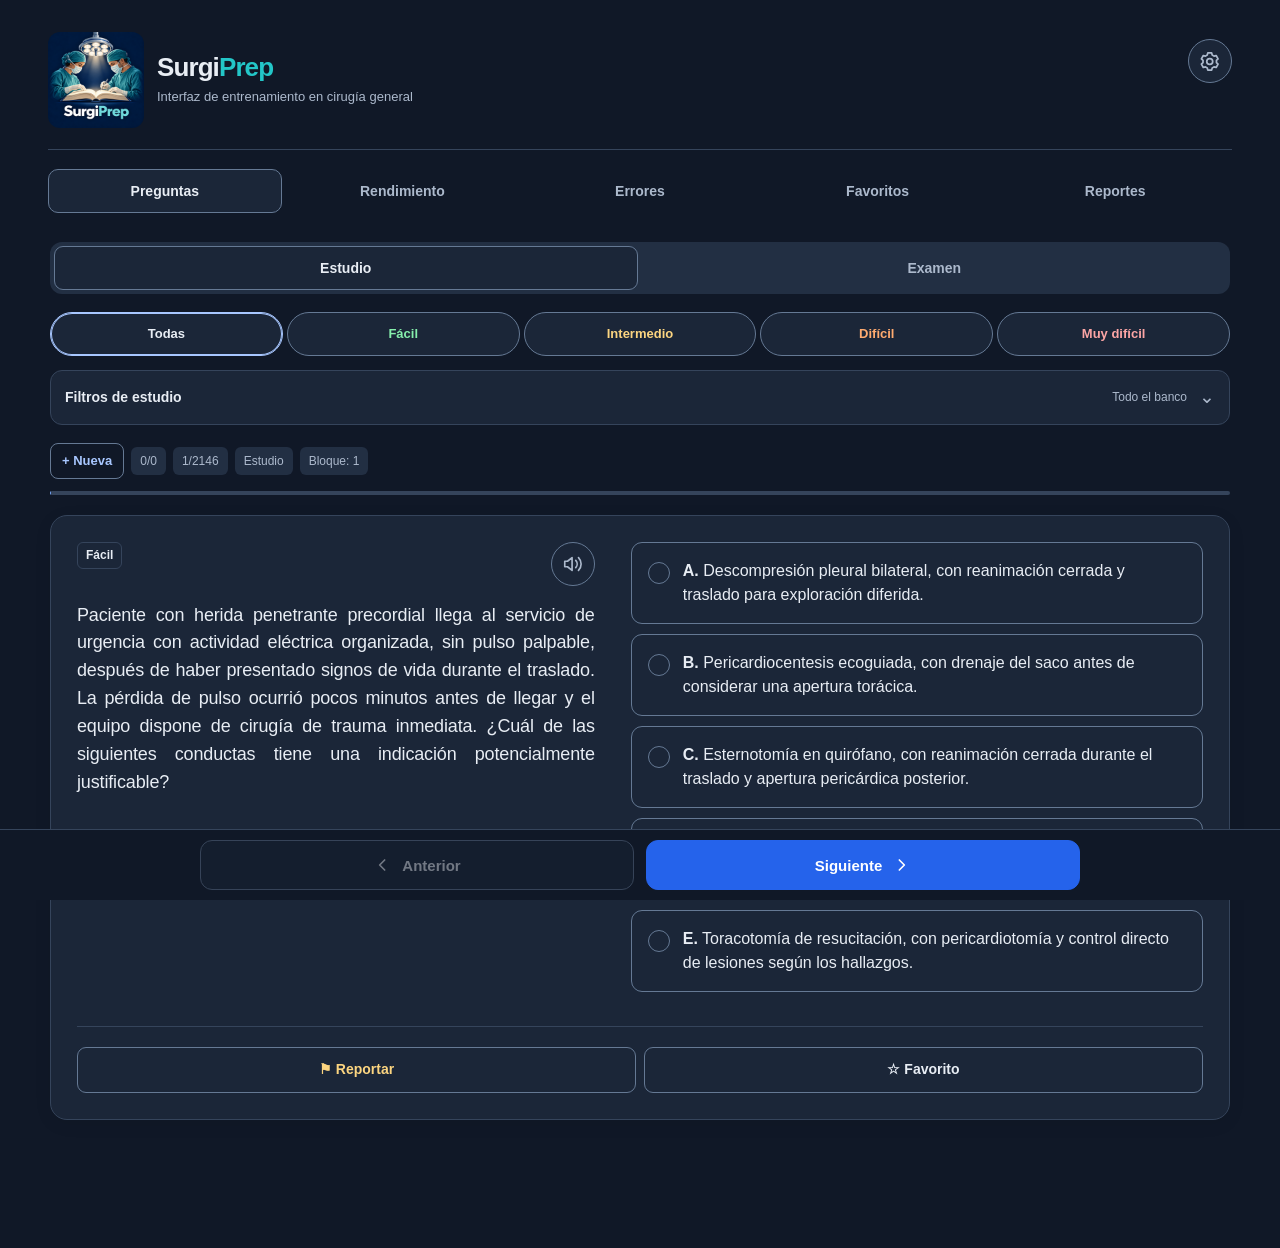
==== commit 1cb745d2: "Add files via upload" ====
--- a/index.html
+++ b/index.html
@@ -1,6 +1,6 @@
 <!doctype html><html lang="es" data-theme="dark"><head>
 <meta charset="utf-8"><meta name="viewport" content="width=device-width,initial-scale=1,viewport-fit=cover"><meta name="theme-color" content="#101827"><meta name="apple-mobile-web-app-capable" content="yes"><meta name="apple-mobile-web-app-status-bar-style" content="black-translucent"><meta name="apple-mobile-web-app-title" content="SurgiPrep"><link rel="manifest" href="manifest.json"><link rel="apple-touch-icon" href="icons/apple-touch-icon-180.png"><title>SurgiPrep</title><link rel="icon" href="icon-192.png" type="image/png">
-<meta name="surgiprep-build" content="v7.23.4-beta-1888"><script src="appearance.js"></script><link rel="stylesheet" href="style.css"></head><body><div class="wrap">
+<meta name="surgiprep-build" content="v7.23.8-beta-2146"><script src="appearance.js"></script><link rel="stylesheet" href="style.css"></head><body><div class="wrap">
 <header><img class="logo" src="assets/brand/logo-header.png" width="96" height="96" alt="Logo de SurgiPrep: dos cirujanos con libro y lámpara, con el nombre debajo"><div class="brand-name"><h1>Surgi<span>Prep</span></h1><p class="subtitle">Interfaz de entrenamiento en cirugía general</p></div><button id="settingsButton" class="settingsButton" type="button" aria-label="Abrir ajustes" aria-haspopup="dialog" aria-expanded="false" aria-controls="settingsPopover" title="Ajustes"><svg viewBox="0 0 24 24" width="23" height="23" fill="none" stroke="currentColor" stroke-width="1.8" stroke-linecap="round" stroke-linejoin="round" aria-hidden="true"><path d="m9.2 3-.6 2.3-1.8 1.1-2.3-.6-2 3.4 1.7 1.7v2.2l-1.7 1.7 2 3.4 2.3-.6 1.8 1.1.6 2.3h4l.6-2.3 1.8-1.1 2.3.6 2-3.4-1.7-1.7v-2.2l1.7-1.7-2-3.4-2.3.6-1.8-1.1-.6-2.3z"/><circle cx="11.2" cy="12" r="3.1"/></svg></button></header>
 <div class="tabs"><button class="on" data-panel="quiz">Preguntas</button><button data-panel="dashboard">Rendimiento</button><button data-panel="errors">Errores</button><button data-panel="favorites">Favoritos</button><button data-panel="reports">Reportes</button></div>
 <section id="quiz" class="panel on"><div id="sessionNotice" class="sessionNotice hidden" role="status"><span id="sessionNoticeText"></span><button id="dismissSession" type="button" aria-label="Ocultar aviso de sesión">Ocultar</button></div><div class="modes"><button class="on" id="studyMode">Estudio</button><button id="examMode">Examen</button></div>
@@ -28,7 +28,7 @@
   <section class="settingsSection"><h3>Apariencia</h3><label class="settingsField" for="themeSelect"><span>Tema</span><select id="themeSelect"><option value="dark">Oscuro</option><option value="light">Claro</option><option value="system">Sistema</option></select></label><label class="settingsField" for="settingsTextSize"><span>Tamaño de letra del contenido</span><select id="settingsTextSize"><option value="small">Pequeño</option><option value="medium" selected>Mediano</option><option value="large">Grande</option></select></label><p class="settingsHelp">Se aplica a preguntas, alternativas y explicaciones.</p></section>
   <section class="settingsSection"><h3>Lectura en voz alta</h3><label class="settingsField" for="settingsVoice"><span>Voz de lectura</span><select id="settingsVoice"><option value="auto">Automática</option></select></label><p id="settingsVoiceHint" class="settingsHelp">Las voces disponibles dependen de tu dispositivo y navegador.</p><label class="settingsField" for="settingsRate"><span>Velocidad <output id="settingsRateValue" for="settingsRate">1,00×</output></span><input id="settingsRate" type="range" min="0.7" max="1.3" step="0.05" value="1"></label><div class="settingsRateEnds"><span>Más pausada</span><span>Más rápida</span></div><button id="settingsVoiceTest" type="button" class="settingsAction" aria-pressed="false">Probar voz</button><p id="settingsVoiceStatus" class="settingsHelp" role="status" aria-live="polite"></p></section>
   <section class="settingsSection"><h3>Ayuda</h3><button id="settingsTutorialOpen" type="button" class="settingsAction">Cómo usar SurgiPrep <span aria-hidden="true">→</span></button></section>
-  <section class="settingsSection settingsInfo"><h3>Información del programa</h3><p><strong>SurgiPrep</strong><br>Entrenamiento en cirugía general.</p><dl><div><dt>Versión</dt><dd id="settingsVersion">7.23.4 Beta</dd></div><div><dt>Banco</dt><dd>1.888 preguntas · 20 bloques históricos</dd></div></dl><label class="settingsField" for="settingsCreator"><span>Creador</span><input id="settingsCreator" type="text" maxlength="100" placeholder="Nombre del creador" autocomplete="off"></label><p class="settingsHelp">El nombre y tus preferencias se guardan en este dispositivo y se incluyen en el respaldo.</p><p class="settingsClinical">Validación clínica definitiva pendiente.</p></section>
+  <section class="settingsSection settingsInfo"><h3>Información del programa</h3><p><strong>SurgiPrep</strong><br>Entrenamiento en cirugía general.</p><dl><div><dt>Versión</dt><dd id="settingsVersion">7.23.8 Beta</dd></div><div><dt>Banco</dt><dd>2.146 preguntas · 22 bloques</dd></div></dl><label class="settingsField" for="settingsCreator"><span>Creador</span><input id="settingsCreator" type="text" maxlength="100" placeholder="Nombre del creador" autocomplete="off"></label><p class="settingsHelp">El nombre y tus preferencias se guardan en este dispositivo y se incluyen en el respaldo.</p><p class="settingsClinical">Validación clínica definitiva pendiente.</p></section>
  </div>
  <div id="settingsTutorial" class="settingsTutorial hidden">
   <button id="settingsTutorialBack" type="button" class="settingsBack">← Volver a ajustes</button><h3 id="tutorialTitle" tabindex="-1">Cómo usar SurgiPrep</h3>
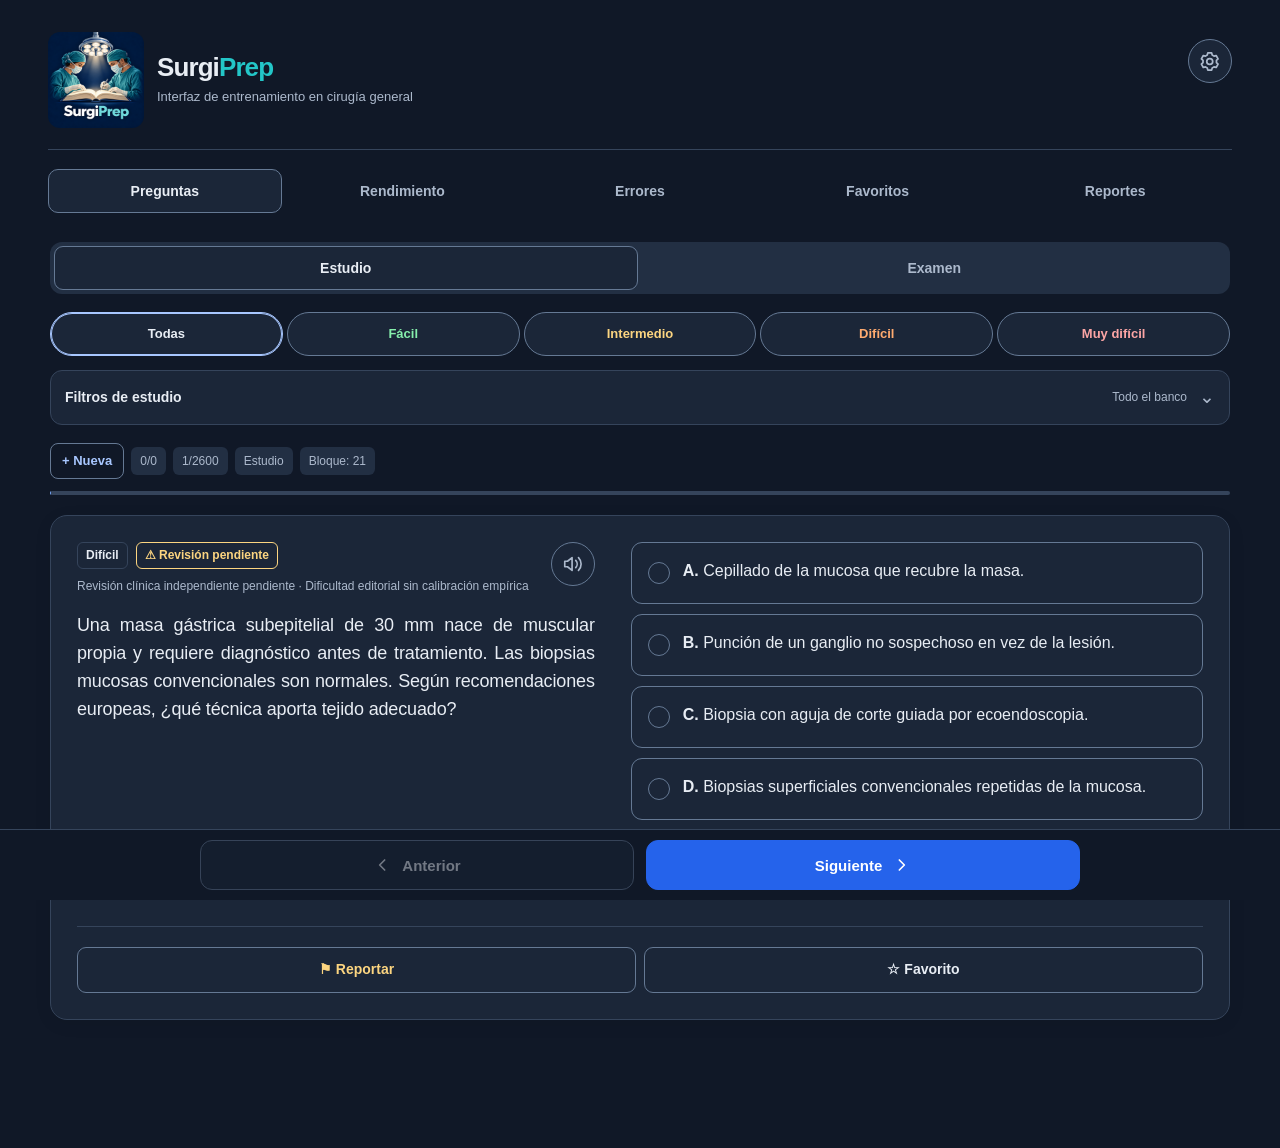
==== commit 8e3232fc: "Add files via upload" ====
--- a/index.html
+++ b/index.html
@@ -1,6 +1,6 @@
 <!doctype html><html lang="es" data-theme="dark"><head>
 <meta charset="utf-8"><meta name="viewport" content="width=device-width,initial-scale=1,viewport-fit=cover"><meta name="theme-color" content="#101827"><meta name="apple-mobile-web-app-capable" content="yes"><meta name="apple-mobile-web-app-status-bar-style" content="black-translucent"><meta name="apple-mobile-web-app-title" content="SurgiPrep"><link rel="manifest" href="manifest.json"><link rel="apple-touch-icon" href="icons/apple-touch-icon-180.png"><title>SurgiPrep</title><link rel="icon" href="icon-192.png" type="image/png">
-<meta name="surgiprep-build" content="v7.23.8-beta-2146"><script src="appearance.js"></script><link rel="stylesheet" href="style.css"></head><body><div class="wrap">
+<meta name="surgiprep-build" content="v7.23.14-beta-2600"><script src="appearance.js"></script><link rel="stylesheet" href="style.css"></head><body><div class="wrap">
 <header><img class="logo" src="assets/brand/logo-header.png" width="96" height="96" alt="Logo de SurgiPrep: dos cirujanos con libro y lámpara, con el nombre debajo"><div class="brand-name"><h1>Surgi<span>Prep</span></h1><p class="subtitle">Interfaz de entrenamiento en cirugía general</p></div><button id="settingsButton" class="settingsButton" type="button" aria-label="Abrir ajustes" aria-haspopup="dialog" aria-expanded="false" aria-controls="settingsPopover" title="Ajustes"><svg viewBox="0 0 24 24" width="23" height="23" fill="none" stroke="currentColor" stroke-width="1.8" stroke-linecap="round" stroke-linejoin="round" aria-hidden="true"><path d="m9.2 3-.6 2.3-1.8 1.1-2.3-.6-2 3.4 1.7 1.7v2.2l-1.7 1.7 2 3.4 2.3-.6 1.8 1.1.6 2.3h4l.6-2.3 1.8-1.1 2.3.6 2-3.4-1.7-1.7v-2.2l1.7-1.7-2-3.4-2.3.6-1.8-1.1-.6-2.3z"/><circle cx="11.2" cy="12" r="3.1"/></svg></button></header>
 <div class="tabs"><button class="on" data-panel="quiz">Preguntas</button><button data-panel="dashboard">Rendimiento</button><button data-panel="errors">Errores</button><button data-panel="favorites">Favoritos</button><button data-panel="reports">Reportes</button></div>
 <section id="quiz" class="panel on"><div id="sessionNotice" class="sessionNotice hidden" role="status"><span id="sessionNoticeText"></span><button id="dismissSession" type="button" aria-label="Ocultar aviso de sesión">Ocultar</button></div><div class="modes"><button class="on" id="studyMode">Estudio</button><button id="examMode">Examen</button></div>
@@ -13,8 +13,8 @@
 </div>
 <details id="filterPanel" class="filterPanel"><summary><span class="filter-title">Filtros de estudio</span><span id="filterSummary" class="filterSummary">Todo el banco</span></summary><div class="toolbar filterbar"><label class="filterField" for="topicSel"><span>Tema</span><select id="topicSel"></select></label><label class="filterField" for="subSel"><span>Subtema</span><select id="subSel"><option value="ALL">Todos los subtemas</option></select></label><label class="filterField" for="blockSel"><span>Bloque</span><select id="blockSel"><option value="ALL">Todos los bloques</option></select></label><label class="filterField" for="reviewSel"><span>Revisión</span><select id="reviewSel" aria-label="Estado de revisión" title="La ausencia de marcas no equivale a validación clínica"><option value="ALL">Todos los estados</option></select></label><label class="filterField" for="typeSel"><span>Tipo</span><select id="typeSel"><option value="ALL">Todos los tipos</option><option value="Caso clínico">Caso clínico</option><option value="Teoría">Teoría</option><option value="Técnica">Técnica</option><option value="Imagenología">Imagenología</option></select></label><label class="filterField" for="studySel"><span>Orden de estudio</span><select id="studySel"><option value="new">Objetivos menos vistos</option><option value="random" selected>Aleatorio</option><option value="adaptive">Repaso adaptativo</option><option value="weak">Temas débiles</option><option value="failed">Falladas</option><option value="due">Repetición espaciada</option><option value="cases">Casos encadenados</option></select></label></div></details>
 <div id="examProfile" class="examProfile hidden"><button id="customExam" class="on">Examen configurable</button><button id="realExam">Simulación real</button></div>
-<div id="examConfig" class="toolbar hidden"><label class="filterField" for="examCount"><span>Cantidad de preguntas</span><select id="examCount"><option>20</option><option selected>50</option><option>100</option></select></label><label class="filterField" for="examDifficulty"><span>Dificultad</span><select id="examDifficulty"><option value="Mixto" selected>Mixto</option><option>Fácil</option><option>Intermedio</option><option>Difícil</option><option>Muy difícil</option></select></label><label class="filterField" for="examTime"><span>Duración</span><select id="examTime"><option value="0">Sin límite</option><option value="30">30 min</option><option value="60" selected>60 min</option><option value="120">120 min</option></select></label><label class="filterField" for="examCut"><span>Umbral de aprobación</span><select id="examCut"><option value="65">Corte 65%</option><option value="70">Corte 70%</option><option value="75">Corte 75%</option></select></label><div id="simNote" class="simNote hidden"><b>Simulación real:</b> 100 preguntas mixtas, 120 minutos, corte 65%. Selección transversal de todo el banco.</div><button id="startExam">Iniciar examen</button></div>
-<div class="stats"><button id="newSession" class="newCompact">+ Nueva</button><span class="pill" id="scorePill" title="Aciertos e intentos en estudio; respuestas registradas en examen">0/0</span><span class="pill" id="posPill" title="Posición dentro de la sesión">0/0</span><span class="pill" id="timerPill">Estudio</span><span class="pill" id="blockPill" title="Bloque de la pregunta actual">Bloque: —</span></div><div class="progress"><span id="progressBar" style="width:0"></span></div><div id="resultBox"></div>
+<div id="examConfig" class="toolbar hidden"><label class="filterField" for="examCount"><span title="Cantidad de preguntas">Preguntas</span><select id="examCount" aria-label="Cantidad de preguntas"><option>20</option><option selected>50</option><option>100</option></select></label><label class="filterField" for="examDifficulty"><span>Dificultad</span><select id="examDifficulty" aria-label="Dificultad del examen"><option value="Mixto" selected>Mixto</option><option>Fácil</option><option>Intermedio</option><option>Difícil</option><option>Muy difícil</option></select></label><label class="filterField" for="examTime"><span>Duración</span><select id="examTime" aria-label="Duración del examen"><option value="0">Sin límite</option><option value="30">30 min</option><option value="60" selected>60 min</option><option value="120">120 min</option></select></label><label class="filterField" for="examCut"><span title="Umbral de aprobación">Umbral</span><select id="examCut" aria-label="Umbral de aprobación"><option value="65">65%</option><option value="70">70%</option><option value="75">75%</option></select></label><div id="simNote" class="simNote hidden"><b>Simulación real:</b> 100 preguntas mixtas, 120 minutos, corte 65%. Selección transversal de todo el banco.</div></div>
+<div class="stats"><button id="newSession" class="newCompact">+ Nueva</button><button id="startExam" class="newCompact examStartCompact hidden" type="button" aria-label="Iniciar examen" title="Iniciar examen"><span class="sessionButtonSizer" aria-hidden="true">+ Nueva</span><span class="sessionButtonLabel" aria-hidden="true">Iniciar examen</span></button><span class="pill" id="scorePill" title="Aciertos e intentos en estudio; respuestas registradas en examen">0/0</span><span class="pill" id="posPill" title="Posición dentro de la sesión">0/0</span><span class="pill" id="timerPill">Estudio</span><span class="pill" id="blockPill" title="Bloque de la pregunta actual">Bloque: —</span></div><div class="progress"><span id="progressBar" style="width:0"></span></div><div id="resultBox"></div>
 <div class="card" id="qcard"><div class="questionPane"><div class="questionHead"><div class="meta" id="meta"></div><div id="audioControls" class="audioControls"><button id="audioToggle" class="audioToggle" type="button" aria-expanded="false" aria-controls="audioMenu" aria-label="Controles de audio" aria-describedby="audioHelp" title="Controles de audio"><svg viewBox="0 0 24 24" width="22" height="22" fill="none" stroke="currentColor" stroke-width="1.8" stroke-linecap="round" stroke-linejoin="round" aria-hidden="true"><path d="M11 5 6 9H3v6h3l5 4V5Z"/><path d="M15 8a6 6 0 0 1 0 8M18 5a10 10 0 0 1 0 14"/></svg></button><div id="audioMenu" class="audioMenu hidden" role="group" aria-label="Controles de lectura"><button id="audioPlay" type="button" aria-label="Reproducir"><span id="audioPlayIcon" aria-hidden="true"><svg viewBox="0 0 24 24" width="22" height="22" aria-hidden="true"><path d="M8 5v14l11-7Z" fill="currentColor"/></svg></span><span id="audioPlayLabel" class="sr-only">Reproducir</span></button><button id="audioStop" type="button" aria-label="Parar" title="Parar"><span aria-hidden="true"><svg viewBox="0 0 24 24" width="22" height="22" aria-hidden="true"><rect x="5" y="5" width="14" height="14" rx="1" fill="currentColor"/></svg></span><span class="sr-only">Parar</span></button><button id="audioRepeat" type="button" aria-label="Repetir" title="Repetir"><span aria-hidden="true"><svg viewBox="0 0 24 24" width="22" height="22" fill="none" stroke="currentColor" stroke-width="1.8" stroke-linecap="round" stroke-linejoin="round" aria-hidden="true"><path d="M20 10a8 8 0 1 0-1.5 7M20 4v6h-6"/></svg></span><span class="sr-only">Repetir</span></button></div></div></div><span id="audioHelp" class="sr-only">Lee la pregunta y alternativas y, dos segundos después, activa el micrófono para responder. En estudio lee después la explicación; en examen solo anuncia correcto o incorrecto. La bocina abre los controles: Reproducir, Pausar o Continuar, Parar y Repetir. Parar desactiva el audio automático. Con audio activo, toca el enunciado para oírlo, una alternativa para oír las cinco, o la explicación para oírla por separado. Para seleccionar una respuesta tocándola, pulsa antes Parar.</span><p id="voiceStatus" class="audioStatus hidden" role="status" aria-live="polite"></p><button id="voiceRetry" class="audioRetry hidden" type="button">Reintentar micrófono</button><div class="question" id="question"></div><div id="labs"></div><div id="visual"></div></div><div class="answerPane"><div id="options"></div></div><div class="feedback" id="feedback" role="status" aria-live="polite"></div><div class="controls"><button class="secondary hidden" id="flag">⚑ Revisar</button><button class="warn" id="report">⚑ Reportar</button><button class="secondary hidden" id="whyFailed">¿Por qué fallé?</button><button class="secondary" id="fav">☆ Favorito</button><button class="green hidden" id="finish">Finalizar</button></div><div id="nav" class="gridnav hidden"></div></div><nav class="questionNav" aria-label="Navegación entre preguntas"><div class="questionNavInner"><button class="secondary" type="button" id="prev"><svg viewBox="0 0 24 24" width="20" height="20" fill="none" stroke="currentColor" stroke-width="2" stroke-linecap="round" stroke-linejoin="round" aria-hidden="true"><path d="m14 6-6 6 6 6"/></svg><span>Anterior</span></button><button type="button" id="next"><span>Siguiente</span><svg viewBox="0 0 24 24" width="20" height="20" fill="none" stroke="currentColor" stroke-width="2" stroke-linecap="round" stroke-linejoin="round" aria-hidden="true"><path d="m10 6 6 6-6 6"/></svg></button></div></nav></section>
 <section id="dashboard" class="panel"><div class="dashboard"><div class="metric"><div class="big" id="global">0%</div><div class="small">Rendimiento global</div></div><div class="metric"><div class="big" id="attempts">0</div><div class="small">Intentos</div></div><div class="metric"><div class="big" id="dominated">0</div><div class="small">Temas dominados</div></div><div class="metric"><div class="big" id="weakN">0</div><div class="small">Temas débiles</div></div></div><div class="actions"><button id="goWeak">Estudiar débiles</button><button id="goDue">Repetición espaciada</button><button id="backup">Exportar respaldo</button><label for="restore">Importar respaldo<input id="restore" type="file" accept=".json" class="hidden"></label></div><h3>Rendimiento por tema y dificultad</h3><div id="topicStats"></div><h3>Rendimiento por tipo de pregunta</h3><div id="typeStats"></div><h3>Dificultad empírica</h3><div id="empiricalStats"></div></section>
 <section id="errors" class="panel"><h3>Cuaderno de errores</h3><div id="errorSummary" class="errorSummary"></div><div id="errorList"></div></section><section id="favorites" class="panel"><h3>Favoritos</h3><div id="favList"></div></section><section id="reports" class="panel"><div class="actions"><button id="exportReports">Exportar reportes</button><button id="clearReports">Borrar reportes</button></div><div id="reportList"></div></section></div>
@@ -28,7 +28,7 @@
   <section class="settingsSection"><h3>Apariencia</h3><label class="settingsField" for="themeSelect"><span>Tema</span><select id="themeSelect"><option value="dark">Oscuro</option><option value="light">Claro</option><option value="system">Sistema</option></select></label><label class="settingsField" for="settingsTextSize"><span>Tamaño de letra del contenido</span><select id="settingsTextSize"><option value="small">Pequeño</option><option value="medium" selected>Mediano</option><option value="large">Grande</option></select></label><p class="settingsHelp">Se aplica a preguntas, alternativas y explicaciones.</p></section>
   <section class="settingsSection"><h3>Lectura en voz alta</h3><label class="settingsField" for="settingsVoice"><span>Voz de lectura</span><select id="settingsVoice"><option value="auto">Automática</option></select></label><p id="settingsVoiceHint" class="settingsHelp">Las voces disponibles dependen de tu dispositivo y navegador.</p><label class="settingsField" for="settingsRate"><span>Velocidad <output id="settingsRateValue" for="settingsRate">1,00×</output></span><input id="settingsRate" type="range" min="0.7" max="1.3" step="0.05" value="1"></label><div class="settingsRateEnds"><span>Más pausada</span><span>Más rápida</span></div><button id="settingsVoiceTest" type="button" class="settingsAction" aria-pressed="false">Probar voz</button><p id="settingsVoiceStatus" class="settingsHelp" role="status" aria-live="polite"></p></section>
   <section class="settingsSection"><h3>Ayuda</h3><button id="settingsTutorialOpen" type="button" class="settingsAction">Cómo usar SurgiPrep <span aria-hidden="true">→</span></button></section>
-  <section class="settingsSection settingsInfo"><h3>Información del programa</h3><p><strong>SurgiPrep</strong><br>Entrenamiento en cirugía general.</p><dl><div><dt>Versión</dt><dd id="settingsVersion">7.23.8 Beta</dd></div><div><dt>Banco</dt><dd>2.146 preguntas · 22 bloques</dd></div></dl><label class="settingsField" for="settingsCreator"><span>Creador</span><input id="settingsCreator" type="text" maxlength="100" placeholder="Nombre del creador" autocomplete="off"></label><p class="settingsHelp">El nombre y tus preferencias se guardan en este dispositivo y se incluyen en el respaldo.</p><p class="settingsClinical">Validación clínica definitiva pendiente.</p></section>
+  <section class="settingsSection settingsInfo"><h3>Información del programa</h3><p><strong>SurgiPrep</strong><br>Entrenamiento en cirugía general.</p><dl><div><dt>Versión</dt><dd id="settingsVersion">7.23.14 Beta</dd></div><div><dt>Banco</dt><dd>2.600 preguntas · 26 bloques</dd></div></dl><label class="settingsField" for="settingsCreator"><span>Creador</span><input id="settingsCreator" type="text" maxlength="100" placeholder="Nombre del creador" autocomplete="off"></label><p class="settingsHelp">El nombre y tus preferencias se guardan en este dispositivo y se incluyen en el respaldo.</p><p class="settingsClinical">Validación clínica definitiva pendiente.</p></section>
  </div>
  <div id="settingsTutorial" class="settingsTutorial hidden">
   <button id="settingsTutorialBack" type="button" class="settingsBack">← Volver a ajustes</button><h3 id="tutorialTitle" tabindex="-1">Cómo usar SurgiPrep</h3>
@@ -39,7 +39,7 @@
    <li><h4>Practica por voz</h4><p>Toca la <strong>bocina</strong> y luego <strong>Reproducir</strong>: lee pregunta y alternativas, espera dos segundos y abre el micrófono. Di «alternativa A», B, C, D o E. En estudio anuncia el resultado y lee solo la explicación; en examen anuncia el resultado y se detiene.</p><p>El botón cambia a <strong>Pausar</strong> durante la lectura y a <strong>Continuar</strong> al pausarla. Continúa desde el punto donde quedó. <strong>Repetir</strong> reinicia pregunta y alternativas; <strong>Parar</strong> cancela lectura y micrófono y desactiva la lectura automática. La bocina solo abre o cierra los controles. Mientras el modo audio siga activo, incluso pausado, al avanzar empieza la nueva pregunta. Con el audio activo, toca el <strong>enunciado</strong> para leerlo solo; toca una <strong>alternativa</strong> para leer las cinco y activar el micrófono dos segundos después; toca el texto de <strong>Explicación</strong> para escucharla sola. Tocar una sección interrumpe la lectura anterior. Una pregunta de estudio ya respondida no abre el micrófono ni registra otro intento. Para contestar tocando una alternativa, pulsa antes <strong>Parar</strong>. Autoriza el micrófono cuando el navegador lo solicite; si se interrumpe, usa <strong>Reintentar micrófono</strong> o responde tocando una alternativa.</p></li>
    <li><h4>Haz un simulacro</h4><p>El simulacro utiliza <strong>100 preguntas, 120 minutos y un corte del 65 %</strong>. Puedes marcar preguntas para revisar y cambiar respuestas antes de finalizar. Con el audio apagado, la corrección aparece al finalizar el examen.</p></li>
    <li><h4>Guarda lo que quieras repasar</h4><p>Usa <strong>Favorito</strong> para conservar una pregunta y <strong>Reportar</strong> para anotar un problema. Tras un error, «¿Por qué fallé?» permite registrar el motivo. Los paneles de errores y rendimiento muestran tu progreso.</p></li>
-   <li><h4>Retoma o empieza otra sesión</h4><p>La aplicación recupera la sesión guardada en este dispositivo. <strong>+ Nueva</strong> inicia una nueva sesión; los nuevos estudios y exámenes comienzan en orden aleatorio. En los filtros de estudio también puedes elegir repaso de errores, repetición espaciada o práctica adaptativa.</p></li>
+   <li><h4>Retoma o empieza otra sesión</h4><p>La aplicación recupera la sesión guardada en este dispositivo. <strong>+ Nueva</strong> inicia una nueva sesión de Estudio. En Examen, esa posición muestra el botón azul <strong>Iniciar examen</strong>, que comienza el examen con los ajustes elegidos. Los cuatro selectores se muestran en una sola fila; los nuevos estudios y exámenes comienzan en orden aleatorio. En los filtros de estudio también puedes elegir repaso de errores, repetición espaciada o práctica adaptativa.</p></li>
    <li><h4>Imágenes y respaldo</h4><p>Toca las imágenes para ampliarlas. En <strong>Rendimiento</strong> puedes exportar un respaldo e importarlo en otro dispositivo. Guarda ese archivo para conservar tus registros.</p></li>
    <li><h4>Personaliza la lectura</h4><p>En Apariencia puedes elegir letra pequeña, mediana o grande para preguntas, alternativas y explicaciones. El tamaño se guarda en este dispositivo. También puedes elegir voz y velocidad y pulsar <strong>Probar voz</strong>. Las preferencias se aplican a la siguiente lectura. Al abrir ajustes se pausa el audio de la pregunta.</p></li>
   </ol><p class="settingsClinical">Las preguntas con revisión pendiente conservan su aviso. La ausencia de un aviso no equivale a validación clínica definitiva.</p>
--- a/style.css
+++ b/style.css
@@ -112,3 +112,18 @@
 
 /* Keep vertical reading and pinch zoom native while recognizing deliberate horizontal swipes. */
 #qcard{touch-action:pan-y pinch-zoom}
+
+/* The exam action occupies the original compact new-session slot. */
+#startExam.examStartCompact{position:relative;background:var(--blue);border-color:var(--blue);color:#fff}
+#startExam .sessionButtonSizer{visibility:hidden}
+#startExam .sessionButtonLabel{position:absolute;inset:2px 3px;display:flex;align-items:center;justify-content:center;white-space:normal;line-height:1.1;text-align:center;color:#fff}
+/* Four exam selectors remain on one row; their native touch targets stay 44 px high. */
+.toolbar#examConfig{grid-template-columns:repeat(4,minmax(0,1fr));align-items:end}
+#examConfig .filterField{min-width:0}
+#examConfig .filterField>span{white-space:nowrap}
+#examConfig select{min-width:0;min-height:44px;width:100%;box-sizing:border-box}
+@media(max-width:767px){
+ .toolbar#examConfig{grid-template-columns:minmax(0,.75fr) minmax(0,1.3fr) minmax(0,1.05fr) minmax(0,.85fr);gap:6px}
+ #examConfig .filterField>span{font-size:clamp(10px,2.8vw,12px);line-height:1.4}
+ #examConfig select{padding:8px 18px 8px 6px;font-size:clamp(11px,2.8vw,13px)}
+}
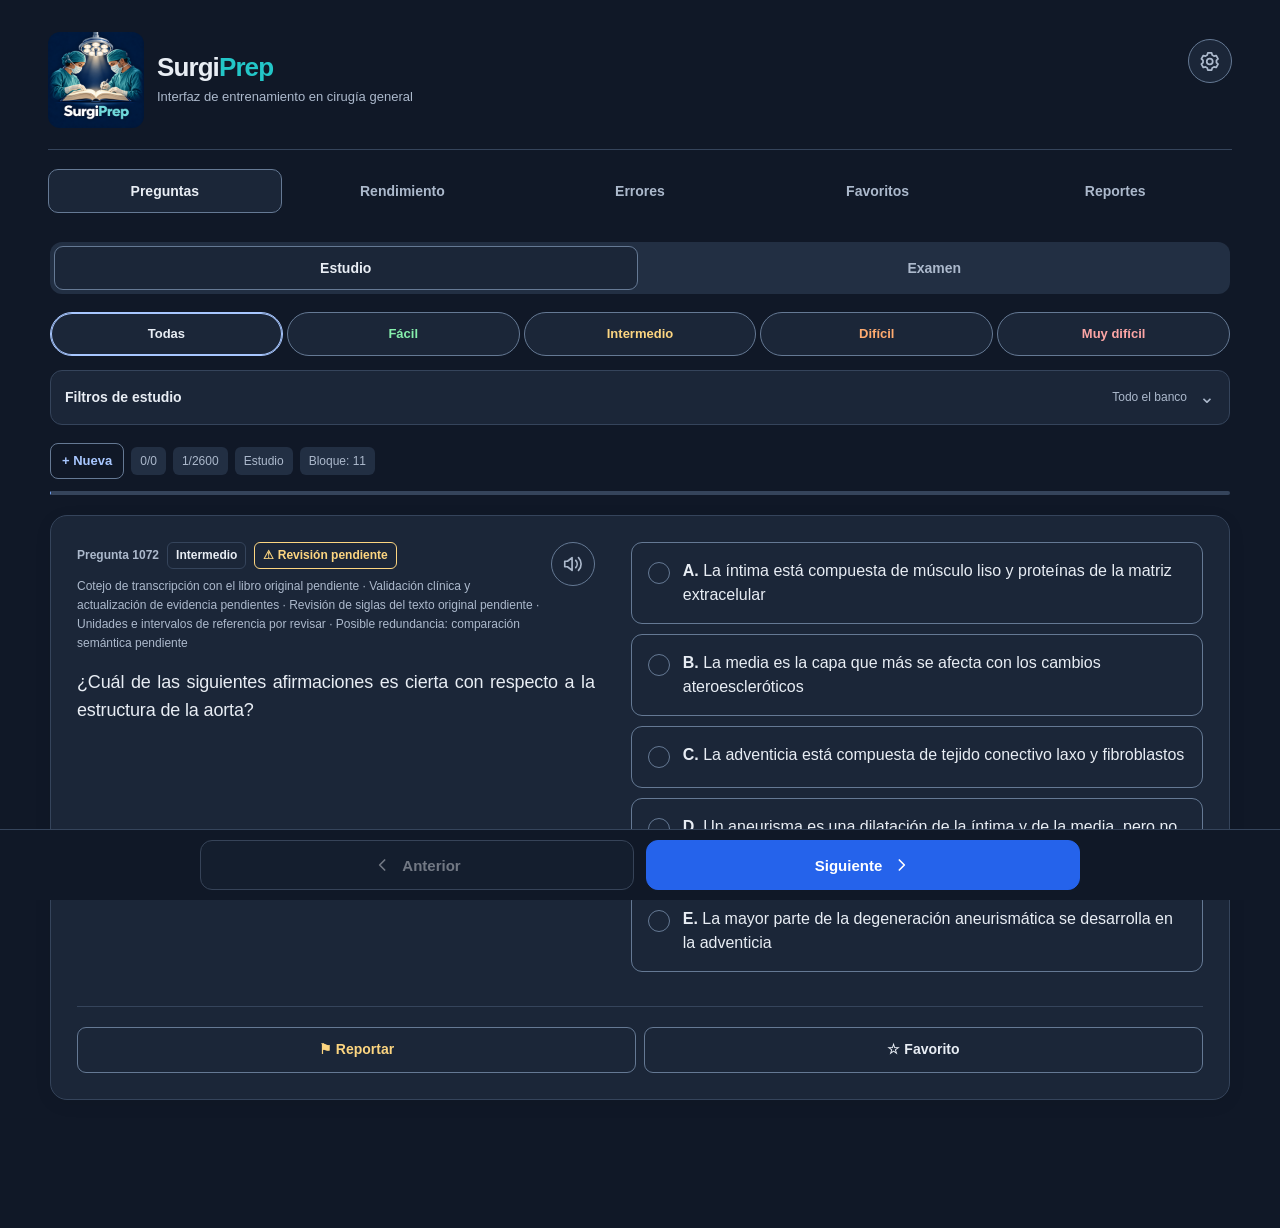
==== commit 703cab83: "Add files via upload" ====
--- a/index.html
+++ b/index.html
@@ -1,6 +1,6 @@
 <!doctype html><html lang="es" data-theme="dark"><head>
 <meta charset="utf-8"><meta name="viewport" content="width=device-width,initial-scale=1,viewport-fit=cover"><meta name="theme-color" content="#101827"><meta name="apple-mobile-web-app-capable" content="yes"><meta name="apple-mobile-web-app-status-bar-style" content="black-translucent"><meta name="apple-mobile-web-app-title" content="SurgiPrep"><link rel="manifest" href="manifest.json"><link rel="apple-touch-icon" href="icons/apple-touch-icon-180.png"><title>SurgiPrep</title><link rel="icon" href="icon-192.png" type="image/png">
-<meta name="surgiprep-build" content="v7.23.14-beta-2600"><script src="appearance.js"></script><link rel="stylesheet" href="style.css"></head><body><div class="wrap">
+<meta name="surgiprep-build" content="v7.23.15-beta-2600"><script src="appearance.js"></script><link rel="stylesheet" href="style.css"></head><body><div class="wrap">
 <header><img class="logo" src="assets/brand/logo-header.png" width="96" height="96" alt="Logo de SurgiPrep: dos cirujanos con libro y lámpara, con el nombre debajo"><div class="brand-name"><h1>Surgi<span>Prep</span></h1><p class="subtitle">Interfaz de entrenamiento en cirugía general</p></div><button id="settingsButton" class="settingsButton" type="button" aria-label="Abrir ajustes" aria-haspopup="dialog" aria-expanded="false" aria-controls="settingsPopover" title="Ajustes"><svg viewBox="0 0 24 24" width="23" height="23" fill="none" stroke="currentColor" stroke-width="1.8" stroke-linecap="round" stroke-linejoin="round" aria-hidden="true"><path d="m9.2 3-.6 2.3-1.8 1.1-2.3-.6-2 3.4 1.7 1.7v2.2l-1.7 1.7 2 3.4 2.3-.6 1.8 1.1.6 2.3h4l.6-2.3 1.8-1.1 2.3.6 2-3.4-1.7-1.7v-2.2l1.7-1.7-2-3.4-2.3.6-1.8-1.1-.6-2.3z"/><circle cx="11.2" cy="12" r="3.1"/></svg></button></header>
 <div class="tabs"><button class="on" data-panel="quiz">Preguntas</button><button data-panel="dashboard">Rendimiento</button><button data-panel="errors">Errores</button><button data-panel="favorites">Favoritos</button><button data-panel="reports">Reportes</button></div>
 <section id="quiz" class="panel on"><div id="sessionNotice" class="sessionNotice hidden" role="status"><span id="sessionNoticeText"></span><button id="dismissSession" type="button" aria-label="Ocultar aviso de sesión">Ocultar</button></div><div class="modes"><button class="on" id="studyMode">Estudio</button><button id="examMode">Examen</button></div>
@@ -28,7 +28,7 @@
   <section class="settingsSection"><h3>Apariencia</h3><label class="settingsField" for="themeSelect"><span>Tema</span><select id="themeSelect"><option value="dark">Oscuro</option><option value="light">Claro</option><option value="system">Sistema</option></select></label><label class="settingsField" for="settingsTextSize"><span>Tamaño de letra del contenido</span><select id="settingsTextSize"><option value="small">Pequeño</option><option value="medium" selected>Mediano</option><option value="large">Grande</option></select></label><p class="settingsHelp">Se aplica a preguntas, alternativas y explicaciones.</p></section>
   <section class="settingsSection"><h3>Lectura en voz alta</h3><label class="settingsField" for="settingsVoice"><span>Voz de lectura</span><select id="settingsVoice"><option value="auto">Automática</option></select></label><p id="settingsVoiceHint" class="settingsHelp">Las voces disponibles dependen de tu dispositivo y navegador.</p><label class="settingsField" for="settingsRate"><span>Velocidad <output id="settingsRateValue" for="settingsRate">1,00×</output></span><input id="settingsRate" type="range" min="0.7" max="1.3" step="0.05" value="1"></label><div class="settingsRateEnds"><span>Más pausada</span><span>Más rápida</span></div><button id="settingsVoiceTest" type="button" class="settingsAction" aria-pressed="false">Probar voz</button><p id="settingsVoiceStatus" class="settingsHelp" role="status" aria-live="polite"></p></section>
   <section class="settingsSection"><h3>Ayuda</h3><button id="settingsTutorialOpen" type="button" class="settingsAction">Cómo usar SurgiPrep <span aria-hidden="true">→</span></button></section>
-  <section class="settingsSection settingsInfo"><h3>Información del programa</h3><p><strong>SurgiPrep</strong><br>Entrenamiento en cirugía general.</p><dl><div><dt>Versión</dt><dd id="settingsVersion">7.23.14 Beta</dd></div><div><dt>Banco</dt><dd>2.600 preguntas · 26 bloques</dd></div></dl><label class="settingsField" for="settingsCreator"><span>Creador</span><input id="settingsCreator" type="text" maxlength="100" placeholder="Nombre del creador" autocomplete="off"></label><p class="settingsHelp">El nombre y tus preferencias se guardan en este dispositivo y se incluyen en el respaldo.</p><p class="settingsClinical">Validación clínica definitiva pendiente.</p></section>
+  <section class="settingsSection settingsInfo"><h3>Información del programa</h3><p><strong>SurgiPrep</strong><br>Entrenamiento en cirugía general.</p><dl><div><dt>Versión</dt><dd id="settingsVersion">7.23.15 Beta</dd></div><div><dt>Banco</dt><dd>2.600 preguntas · 26 bloques</dd></div></dl><label class="settingsField" for="settingsCreator"><span>Creador</span><input id="settingsCreator" type="text" maxlength="100" placeholder="Nombre del creador" autocomplete="off"></label><p class="settingsHelp">El nombre y tus preferencias se guardan en este dispositivo y se incluyen en el respaldo.</p><p class="settingsClinical">Validación clínica definitiva pendiente.</p></section>
  </div>
  <div id="settingsTutorial" class="settingsTutorial hidden">
   <button id="settingsTutorialBack" type="button" class="settingsBack">← Volver a ajustes</button><h3 id="tutorialTitle" tabindex="-1">Cómo usar SurgiPrep</h3>
@@ -39,7 +39,7 @@
    <li><h4>Practica por voz</h4><p>Toca la <strong>bocina</strong> y luego <strong>Reproducir</strong>: lee pregunta y alternativas, espera dos segundos y abre el micrófono. Di «alternativa A», B, C, D o E. En estudio anuncia el resultado y lee solo la explicación; en examen anuncia el resultado y se detiene.</p><p>El botón cambia a <strong>Pausar</strong> durante la lectura y a <strong>Continuar</strong> al pausarla. Continúa desde el punto donde quedó. <strong>Repetir</strong> reinicia pregunta y alternativas; <strong>Parar</strong> cancela lectura y micrófono y desactiva la lectura automática. La bocina solo abre o cierra los controles. Mientras el modo audio siga activo, incluso pausado, al avanzar empieza la nueva pregunta. Con el audio activo, toca el <strong>enunciado</strong> para leerlo solo; toca una <strong>alternativa</strong> para leer las cinco y activar el micrófono dos segundos después; toca el texto de <strong>Explicación</strong> para escucharla sola. Tocar una sección interrumpe la lectura anterior. Una pregunta de estudio ya respondida no abre el micrófono ni registra otro intento. Para contestar tocando una alternativa, pulsa antes <strong>Parar</strong>. Autoriza el micrófono cuando el navegador lo solicite; si se interrumpe, usa <strong>Reintentar micrófono</strong> o responde tocando una alternativa.</p></li>
    <li><h4>Haz un simulacro</h4><p>El simulacro utiliza <strong>100 preguntas, 120 minutos y un corte del 65 %</strong>. Puedes marcar preguntas para revisar y cambiar respuestas antes de finalizar. Con el audio apagado, la corrección aparece al finalizar el examen.</p></li>
    <li><h4>Guarda lo que quieras repasar</h4><p>Usa <strong>Favorito</strong> para conservar una pregunta y <strong>Reportar</strong> para anotar un problema. Tras un error, «¿Por qué fallé?» permite registrar el motivo. Los paneles de errores y rendimiento muestran tu progreso.</p></li>
-   <li><h4>Retoma o empieza otra sesión</h4><p>La aplicación recupera la sesión guardada en este dispositivo. <strong>+ Nueva</strong> inicia una nueva sesión de Estudio. En Examen, esa posición muestra el botón azul <strong>Iniciar examen</strong>, que comienza el examen con los ajustes elegidos. Los cuatro selectores se muestran en una sola fila; los nuevos estudios y exámenes comienzan en orden aleatorio. En los filtros de estudio también puedes elegir repaso de errores, repetición espaciada o práctica adaptativa.</p></li>
+   <li><h4>Retoma o empieza otra sesión</h4><p>La aplicación recupera la sesión guardada en este dispositivo. Cada bloque tiene 100 preguntas con numeración consecutiva: bloque 1, 1–100; bloque 2, 101–200; hasta el bloque 26, 2501–2600. La posición de una sesión aleatoria es independiente de ese número. <strong>+ Nueva</strong> inicia una nueva sesión de Estudio. En Examen, esa posición muestra el botón azul <strong>Iniciar examen</strong>, que comienza el examen con los ajustes elegidos. Los cuatro selectores se muestran en una sola fila; los nuevos estudios y exámenes comienzan en orden aleatorio. En los filtros de estudio también puedes elegir repaso de errores, repetición espaciada o práctica adaptativa.</p></li>
    <li><h4>Imágenes y respaldo</h4><p>Toca las imágenes para ampliarlas. En <strong>Rendimiento</strong> puedes exportar un respaldo e importarlo en otro dispositivo. Guarda ese archivo para conservar tus registros.</p></li>
    <li><h4>Personaliza la lectura</h4><p>En Apariencia puedes elegir letra pequeña, mediana o grande para preguntas, alternativas y explicaciones. El tamaño se guarda en este dispositivo. También puedes elegir voz y velocidad y pulsar <strong>Probar voz</strong>. Las preferencias se aplican a la siguiente lectura. Al abrir ajustes se pausa el audio de la pregunta.</p></li>
   </ol><p class="settingsClinical">Las preguntas con revisión pendiente conservan su aviso. La ausencia de un aviso no equivale a validación clínica definitiva.</p>
--- a/style.css
+++ b/style.css
@@ -127,3 +127,5 @@
  #examConfig .filterField>span{font-size:clamp(10px,2.8vw,12px);line-height:1.4}
  #examConfig select{padding:8px 18px 8px 6px;font-size:clamp(11px,2.8vw,13px)}
 }
+
+.questionOrdinal{display:inline-block;margin-right:8px;color:var(--muted);font-weight:600}
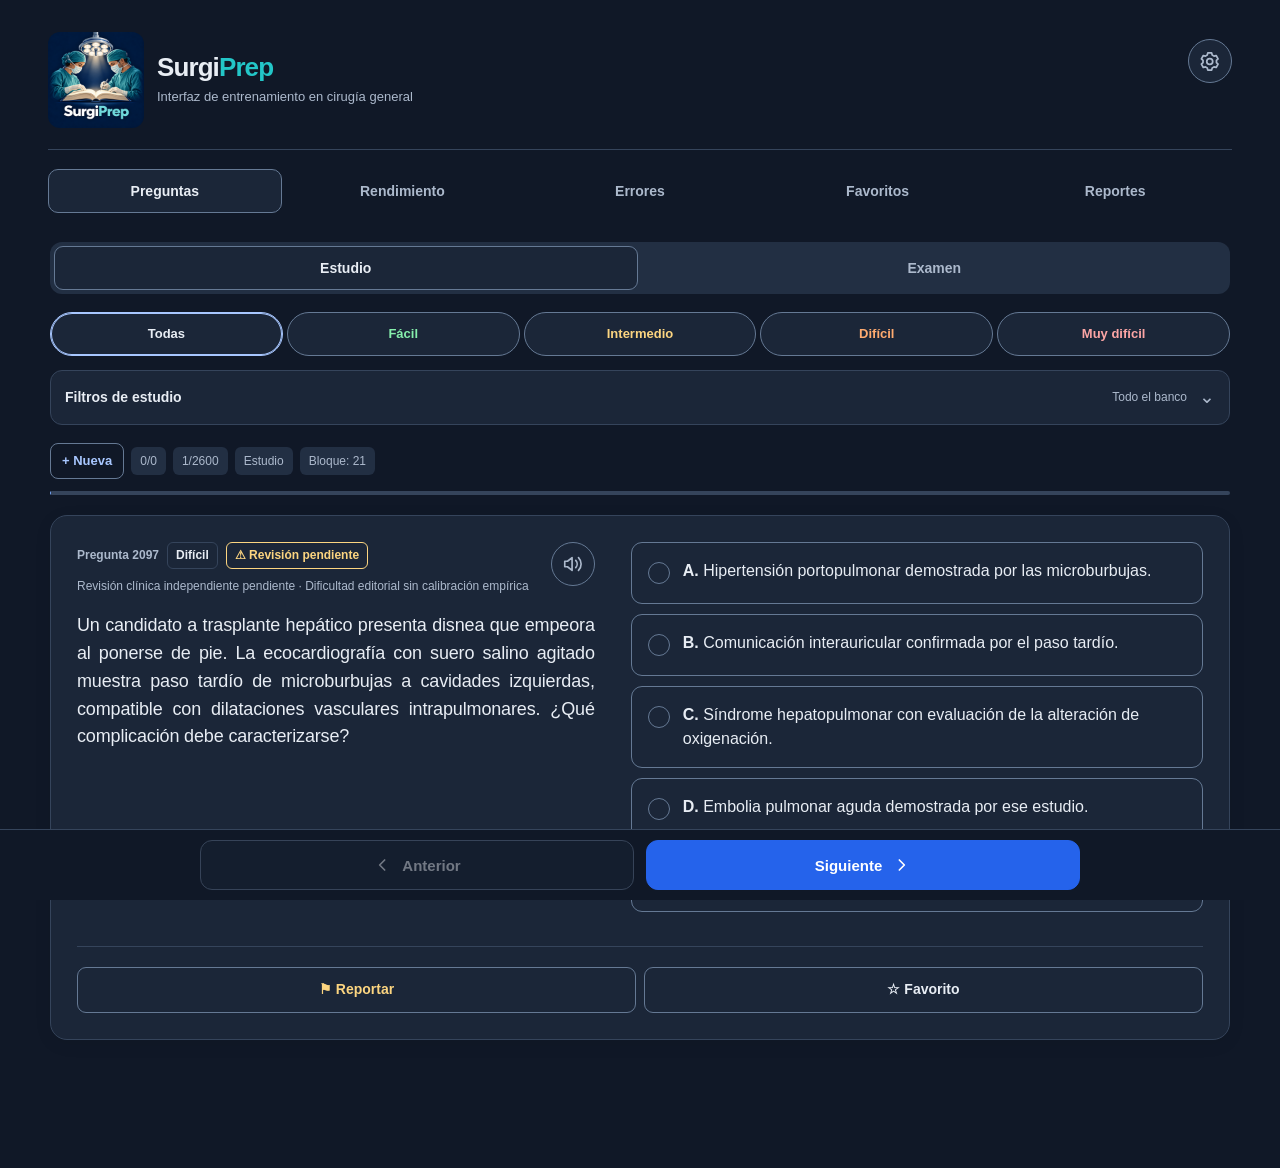
==== commit 40faa41a: "Add files via upload" ====
--- a/index.html
+++ b/index.html
@@ -1,6 +1,6 @@
 <!doctype html><html lang="es" data-theme="dark"><head>
 <meta charset="utf-8"><meta name="viewport" content="width=device-width,initial-scale=1,viewport-fit=cover"><meta name="theme-color" content="#101827"><meta name="apple-mobile-web-app-capable" content="yes"><meta name="apple-mobile-web-app-status-bar-style" content="black-translucent"><meta name="apple-mobile-web-app-title" content="SurgiPrep"><link rel="manifest" href="manifest.json"><link rel="apple-touch-icon" href="icons/apple-touch-icon-180.png"><title>SurgiPrep</title><link rel="icon" href="icon-192.png" type="image/png">
-<meta name="surgiprep-build" content="v7.23.15-beta-2600"><script src="appearance.js"></script><link rel="stylesheet" href="style.css"></head><body><div class="wrap">
+<meta name="surgiprep-build" content="v7.23.16-beta-2600"><script src="appearance.js"></script><link rel="stylesheet" href="style.css"></head><body><div class="wrap">
 <header><img class="logo" src="assets/brand/logo-header.png" width="96" height="96" alt="Logo de SurgiPrep: dos cirujanos con libro y lámpara, con el nombre debajo"><div class="brand-name"><h1>Surgi<span>Prep</span></h1><p class="subtitle">Interfaz de entrenamiento en cirugía general</p></div><button id="settingsButton" class="settingsButton" type="button" aria-label="Abrir ajustes" aria-haspopup="dialog" aria-expanded="false" aria-controls="settingsPopover" title="Ajustes"><svg viewBox="0 0 24 24" width="23" height="23" fill="none" stroke="currentColor" stroke-width="1.8" stroke-linecap="round" stroke-linejoin="round" aria-hidden="true"><path d="m9.2 3-.6 2.3-1.8 1.1-2.3-.6-2 3.4 1.7 1.7v2.2l-1.7 1.7 2 3.4 2.3-.6 1.8 1.1.6 2.3h4l.6-2.3 1.8-1.1 2.3.6 2-3.4-1.7-1.7v-2.2l1.7-1.7-2-3.4-2.3.6-1.8-1.1-.6-2.3z"/><circle cx="11.2" cy="12" r="3.1"/></svg></button></header>
 <div class="tabs"><button class="on" data-panel="quiz">Preguntas</button><button data-panel="dashboard">Rendimiento</button><button data-panel="errors">Errores</button><button data-panel="favorites">Favoritos</button><button data-panel="reports">Reportes</button></div>
 <section id="quiz" class="panel on"><div id="sessionNotice" class="sessionNotice hidden" role="status"><span id="sessionNoticeText"></span><button id="dismissSession" type="button" aria-label="Ocultar aviso de sesión">Ocultar</button></div><div class="modes"><button class="on" id="studyMode">Estudio</button><button id="examMode">Examen</button></div>
@@ -28,7 +28,7 @@
   <section class="settingsSection"><h3>Apariencia</h3><label class="settingsField" for="themeSelect"><span>Tema</span><select id="themeSelect"><option value="dark">Oscuro</option><option value="light">Claro</option><option value="system">Sistema</option></select></label><label class="settingsField" for="settingsTextSize"><span>Tamaño de letra del contenido</span><select id="settingsTextSize"><option value="small">Pequeño</option><option value="medium" selected>Mediano</option><option value="large">Grande</option></select></label><p class="settingsHelp">Se aplica a preguntas, alternativas y explicaciones.</p></section>
   <section class="settingsSection"><h3>Lectura en voz alta</h3><label class="settingsField" for="settingsVoice"><span>Voz de lectura</span><select id="settingsVoice"><option value="auto">Automática</option></select></label><p id="settingsVoiceHint" class="settingsHelp">Las voces disponibles dependen de tu dispositivo y navegador.</p><label class="settingsField" for="settingsRate"><span>Velocidad <output id="settingsRateValue" for="settingsRate">1,00×</output></span><input id="settingsRate" type="range" min="0.7" max="1.3" step="0.05" value="1"></label><div class="settingsRateEnds"><span>Más pausada</span><span>Más rápida</span></div><button id="settingsVoiceTest" type="button" class="settingsAction" aria-pressed="false">Probar voz</button><p id="settingsVoiceStatus" class="settingsHelp" role="status" aria-live="polite"></p></section>
   <section class="settingsSection"><h3>Ayuda</h3><button id="settingsTutorialOpen" type="button" class="settingsAction">Cómo usar SurgiPrep <span aria-hidden="true">→</span></button></section>
-  <section class="settingsSection settingsInfo"><h3>Información del programa</h3><p><strong>SurgiPrep</strong><br>Entrenamiento en cirugía general.</p><dl><div><dt>Versión</dt><dd id="settingsVersion">7.23.15 Beta</dd></div><div><dt>Banco</dt><dd>2.600 preguntas · 26 bloques</dd></div></dl><label class="settingsField" for="settingsCreator"><span>Creador</span><input id="settingsCreator" type="text" maxlength="100" placeholder="Nombre del creador" autocomplete="off"></label><p class="settingsHelp">El nombre y tus preferencias se guardan en este dispositivo y se incluyen en el respaldo.</p><p class="settingsClinical">Validación clínica definitiva pendiente.</p></section>
+  <section class="settingsSection settingsInfo"><h3>Información del programa</h3><p><strong>SurgiPrep</strong><br>Entrenamiento en cirugía general.</p><dl><div><dt>Versión</dt><dd id="settingsVersion">7.23.16 Beta</dd></div><div><dt>Banco</dt><dd>2.600 preguntas · 26 bloques</dd></div></dl><label class="settingsField" for="settingsCreator"><span>Creador</span><input id="settingsCreator" type="text" maxlength="100" placeholder="Nombre del creador" autocomplete="off"></label><p class="settingsHelp">El nombre y tus preferencias se guardan en este dispositivo y se incluyen en el respaldo.</p><p class="settingsClinical">Validación clínica definitiva pendiente.</p></section>
  </div>
  <div id="settingsTutorial" class="settingsTutorial hidden">
   <button id="settingsTutorialBack" type="button" class="settingsBack">← Volver a ajustes</button><h3 id="tutorialTitle" tabindex="-1">Cómo usar SurgiPrep</h3>
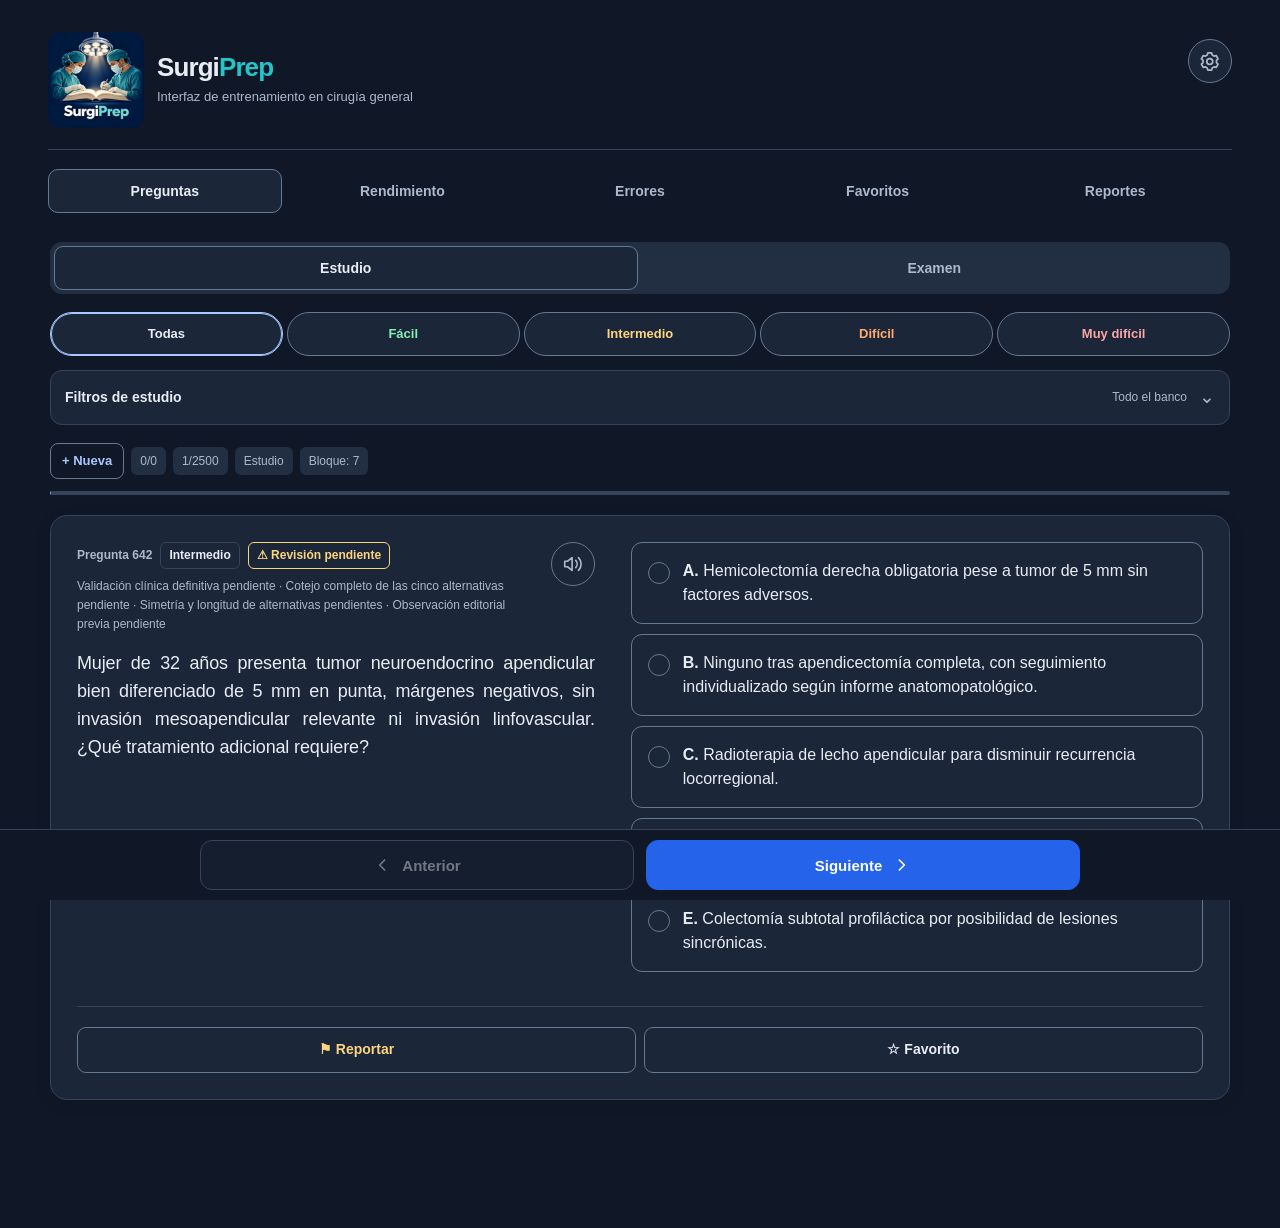
==== commit b045382c: "Add files via upload" ====
--- a/index.html
+++ b/index.html
@@ -1,6 +1,6 @@
 <!doctype html><html lang="es" data-theme="dark"><head>
 <meta charset="utf-8"><meta name="viewport" content="width=device-width,initial-scale=1,viewport-fit=cover"><meta name="theme-color" content="#101827"><meta name="apple-mobile-web-app-capable" content="yes"><meta name="apple-mobile-web-app-status-bar-style" content="black-translucent"><meta name="apple-mobile-web-app-title" content="SurgiPrep"><link rel="manifest" href="manifest.json"><link rel="apple-touch-icon" href="icons/apple-touch-icon-180.png"><title>SurgiPrep</title><link rel="icon" href="icon-192.png" type="image/png">
-<meta name="surgiprep-build" content="v7.23.16-beta-2600"><script src="appearance.js"></script><link rel="stylesheet" href="style.css"></head><body><div class="wrap">
+<meta name="surgiprep-build" content="v7.23.17-beta-2500"><script src="appearance.js"></script><link rel="stylesheet" href="style.css"></head><body><div class="wrap">
 <header><img class="logo" src="assets/brand/logo-header.png" width="96" height="96" alt="Logo de SurgiPrep: dos cirujanos con libro y lámpara, con el nombre debajo"><div class="brand-name"><h1>Surgi<span>Prep</span></h1><p class="subtitle">Interfaz de entrenamiento en cirugía general</p></div><button id="settingsButton" class="settingsButton" type="button" aria-label="Abrir ajustes" aria-haspopup="dialog" aria-expanded="false" aria-controls="settingsPopover" title="Ajustes"><svg viewBox="0 0 24 24" width="23" height="23" fill="none" stroke="currentColor" stroke-width="1.8" stroke-linecap="round" stroke-linejoin="round" aria-hidden="true"><path d="m9.2 3-.6 2.3-1.8 1.1-2.3-.6-2 3.4 1.7 1.7v2.2l-1.7 1.7 2 3.4 2.3-.6 1.8 1.1.6 2.3h4l.6-2.3 1.8-1.1 2.3.6 2-3.4-1.7-1.7v-2.2l1.7-1.7-2-3.4-2.3.6-1.8-1.1-.6-2.3z"/><circle cx="11.2" cy="12" r="3.1"/></svg></button></header>
 <div class="tabs"><button class="on" data-panel="quiz">Preguntas</button><button data-panel="dashboard">Rendimiento</button><button data-panel="errors">Errores</button><button data-panel="favorites">Favoritos</button><button data-panel="reports">Reportes</button></div>
 <section id="quiz" class="panel on"><div id="sessionNotice" class="sessionNotice hidden" role="status"><span id="sessionNoticeText"></span><button id="dismissSession" type="button" aria-label="Ocultar aviso de sesión">Ocultar</button></div><div class="modes"><button class="on" id="studyMode">Estudio</button><button id="examMode">Examen</button></div>
@@ -28,7 +28,7 @@
   <section class="settingsSection"><h3>Apariencia</h3><label class="settingsField" for="themeSelect"><span>Tema</span><select id="themeSelect"><option value="dark">Oscuro</option><option value="light">Claro</option><option value="system">Sistema</option></select></label><label class="settingsField" for="settingsTextSize"><span>Tamaño de letra del contenido</span><select id="settingsTextSize"><option value="small">Pequeño</option><option value="medium" selected>Mediano</option><option value="large">Grande</option></select></label><p class="settingsHelp">Se aplica a preguntas, alternativas y explicaciones.</p></section>
   <section class="settingsSection"><h3>Lectura en voz alta</h3><label class="settingsField" for="settingsVoice"><span>Voz de lectura</span><select id="settingsVoice"><option value="auto">Automática</option></select></label><p id="settingsVoiceHint" class="settingsHelp">Las voces disponibles dependen de tu dispositivo y navegador.</p><label class="settingsField" for="settingsRate"><span>Velocidad <output id="settingsRateValue" for="settingsRate">1,00×</output></span><input id="settingsRate" type="range" min="0.7" max="1.3" step="0.05" value="1"></label><div class="settingsRateEnds"><span>Más pausada</span><span>Más rápida</span></div><button id="settingsVoiceTest" type="button" class="settingsAction" aria-pressed="false">Probar voz</button><p id="settingsVoiceStatus" class="settingsHelp" role="status" aria-live="polite"></p></section>
   <section class="settingsSection"><h3>Ayuda</h3><button id="settingsTutorialOpen" type="button" class="settingsAction">Cómo usar SurgiPrep <span aria-hidden="true">→</span></button></section>
-  <section class="settingsSection settingsInfo"><h3>Información del programa</h3><p><strong>SurgiPrep</strong><br>Entrenamiento en cirugía general.</p><dl><div><dt>Versión</dt><dd id="settingsVersion">7.23.16 Beta</dd></div><div><dt>Banco</dt><dd>2.600 preguntas · 26 bloques</dd></div></dl><label class="settingsField" for="settingsCreator"><span>Creador</span><input id="settingsCreator" type="text" maxlength="100" placeholder="Nombre del creador" autocomplete="off"></label><p class="settingsHelp">El nombre y tus preferencias se guardan en este dispositivo y se incluyen en el respaldo.</p><p class="settingsClinical">Validación clínica definitiva pendiente.</p></section>
+  <section class="settingsSection settingsInfo"><h3>Información del programa</h3><p><strong>SurgiPrep</strong><br>Entrenamiento en cirugía general.</p><dl><div><dt>Versión</dt><dd id="settingsVersion">7.23.17 Beta</dd></div><div><dt>Banco</dt><dd>2.500 preguntas · 25 bloques</dd></div></dl><label class="settingsField" for="settingsCreator"><span>Creador</span><input id="settingsCreator" type="text" maxlength="100" placeholder="Nombre del creador" autocomplete="off"></label><p class="settingsHelp">El nombre y tus preferencias se guardan en este dispositivo y se incluyen en el respaldo.</p><p class="settingsClinical">Validación clínica definitiva pendiente.</p></section>
  </div>
  <div id="settingsTutorial" class="settingsTutorial hidden">
   <button id="settingsTutorialBack" type="button" class="settingsBack">← Volver a ajustes</button><h3 id="tutorialTitle" tabindex="-1">Cómo usar SurgiPrep</h3>
@@ -39,7 +39,7 @@
    <li><h4>Practica por voz</h4><p>Toca la <strong>bocina</strong> y luego <strong>Reproducir</strong>: lee pregunta y alternativas, espera dos segundos y abre el micrófono. Di «alternativa A», B, C, D o E. En estudio anuncia el resultado y lee solo la explicación; en examen anuncia el resultado y se detiene.</p><p>El botón cambia a <strong>Pausar</strong> durante la lectura y a <strong>Continuar</strong> al pausarla. Continúa desde el punto donde quedó. <strong>Repetir</strong> reinicia pregunta y alternativas; <strong>Parar</strong> cancela lectura y micrófono y desactiva la lectura automática. La bocina solo abre o cierra los controles. Mientras el modo audio siga activo, incluso pausado, al avanzar empieza la nueva pregunta. Con el audio activo, toca el <strong>enunciado</strong> para leerlo solo; toca una <strong>alternativa</strong> para leer las cinco y activar el micrófono dos segundos después; toca el texto de <strong>Explicación</strong> para escucharla sola. Tocar una sección interrumpe la lectura anterior. Una pregunta de estudio ya respondida no abre el micrófono ni registra otro intento. Para contestar tocando una alternativa, pulsa antes <strong>Parar</strong>. Autoriza el micrófono cuando el navegador lo solicite; si se interrumpe, usa <strong>Reintentar micrófono</strong> o responde tocando una alternativa.</p></li>
    <li><h4>Haz un simulacro</h4><p>El simulacro utiliza <strong>100 preguntas, 120 minutos y un corte del 65 %</strong>. Puedes marcar preguntas para revisar y cambiar respuestas antes de finalizar. Con el audio apagado, la corrección aparece al finalizar el examen.</p></li>
    <li><h4>Guarda lo que quieras repasar</h4><p>Usa <strong>Favorito</strong> para conservar una pregunta y <strong>Reportar</strong> para anotar un problema. Tras un error, «¿Por qué fallé?» permite registrar el motivo. Los paneles de errores y rendimiento muestran tu progreso.</p></li>
-   <li><h4>Retoma o empieza otra sesión</h4><p>La aplicación recupera la sesión guardada en este dispositivo. Cada bloque tiene 100 preguntas con numeración consecutiva: bloque 1, 1–100; bloque 2, 101–200; hasta el bloque 26, 2501–2600. La posición de una sesión aleatoria es independiente de ese número. <strong>+ Nueva</strong> inicia una nueva sesión de Estudio. En Examen, esa posición muestra el botón azul <strong>Iniciar examen</strong>, que comienza el examen con los ajustes elegidos. Los cuatro selectores se muestran en una sola fila; los nuevos estudios y exámenes comienzan en orden aleatorio. En los filtros de estudio también puedes elegir repaso de errores, repetición espaciada o práctica adaptativa.</p></li>
+   <li><h4>Retoma o empieza otra sesión</h4><p>La aplicación recupera la sesión guardada en este dispositivo. Cada bloque tiene 100 preguntas con numeración consecutiva: bloque 1, 1–100; bloque 2, 101–200; hasta el bloque 25, 2401–2500. La posición de una sesión aleatoria es independiente de ese número. <strong>+ Nueva</strong> inicia una nueva sesión de Estudio. En Examen, esa posición muestra el botón azul <strong>Iniciar examen</strong>, que comienza el examen con los ajustes elegidos. Los cuatro selectores se muestran en una sola fila; los nuevos estudios y exámenes comienzan en orden aleatorio. En los filtros de estudio también puedes elegir repaso de errores, repetición espaciada o práctica adaptativa.</p></li>
    <li><h4>Imágenes y respaldo</h4><p>Toca las imágenes para ampliarlas. En <strong>Rendimiento</strong> puedes exportar un respaldo e importarlo en otro dispositivo. Guarda ese archivo para conservar tus registros.</p></li>
    <li><h4>Personaliza la lectura</h4><p>En Apariencia puedes elegir letra pequeña, mediana o grande para preguntas, alternativas y explicaciones. El tamaño se guarda en este dispositivo. También puedes elegir voz y velocidad y pulsar <strong>Probar voz</strong>. Las preferencias se aplican a la siguiente lectura. Al abrir ajustes se pausa el audio de la pregunta.</p></li>
   </ol><p class="settingsClinical">Las preguntas con revisión pendiente conservan su aviso. La ausencia de un aviso no equivale a validación clínica definitiva.</p>
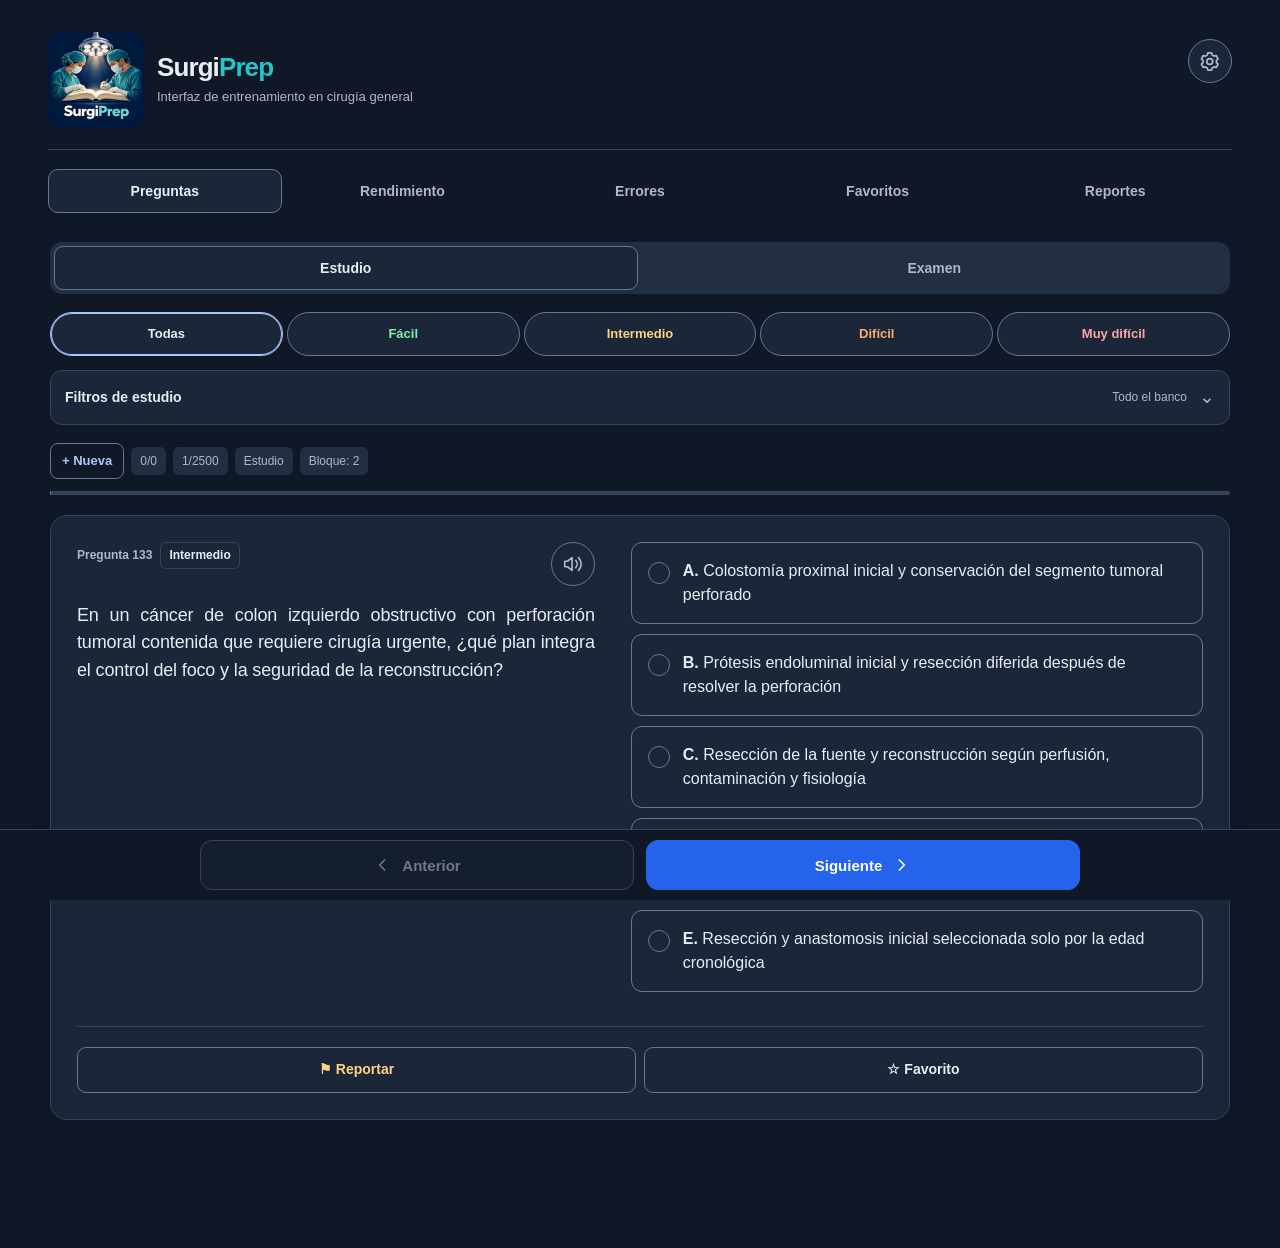
==== commit 77ebda79: "Add files via upload" ====
--- a/index.html
+++ b/index.html
@@ -1,6 +1,6 @@
 <!doctype html><html lang="es" data-theme="dark"><head>
 <meta charset="utf-8"><meta name="viewport" content="width=device-width,initial-scale=1,viewport-fit=cover"><meta name="theme-color" content="#101827"><meta name="apple-mobile-web-app-capable" content="yes"><meta name="apple-mobile-web-app-status-bar-style" content="black-translucent"><meta name="apple-mobile-web-app-title" content="SurgiPrep"><link rel="manifest" href="manifest.json"><link rel="apple-touch-icon" href="icons/apple-touch-icon-180.png"><title>SurgiPrep</title><link rel="icon" href="icon-192.png" type="image/png">
-<meta name="surgiprep-build" content="v7.23.17-beta-2500"><script src="appearance.js"></script><link rel="stylesheet" href="style.css"></head><body><div class="wrap">
+<meta name="surgiprep-build" content="v7.23.20-beta-2500"><script src="appearance.js"></script><link rel="stylesheet" href="style.css"></head><body><div class="wrap">
 <header><img class="logo" src="assets/brand/logo-header.png" width="96" height="96" alt="Logo de SurgiPrep: dos cirujanos con libro y lámpara, con el nombre debajo"><div class="brand-name"><h1>Surgi<span>Prep</span></h1><p class="subtitle">Interfaz de entrenamiento en cirugía general</p></div><button id="settingsButton" class="settingsButton" type="button" aria-label="Abrir ajustes" aria-haspopup="dialog" aria-expanded="false" aria-controls="settingsPopover" title="Ajustes"><svg viewBox="0 0 24 24" width="23" height="23" fill="none" stroke="currentColor" stroke-width="1.8" stroke-linecap="round" stroke-linejoin="round" aria-hidden="true"><path d="m9.2 3-.6 2.3-1.8 1.1-2.3-.6-2 3.4 1.7 1.7v2.2l-1.7 1.7 2 3.4 2.3-.6 1.8 1.1.6 2.3h4l.6-2.3 1.8-1.1 2.3.6 2-3.4-1.7-1.7v-2.2l1.7-1.7-2-3.4-2.3.6-1.8-1.1-.6-2.3z"/><circle cx="11.2" cy="12" r="3.1"/></svg></button></header>
 <div class="tabs"><button class="on" data-panel="quiz">Preguntas</button><button data-panel="dashboard">Rendimiento</button><button data-panel="errors">Errores</button><button data-panel="favorites">Favoritos</button><button data-panel="reports">Reportes</button></div>
 <section id="quiz" class="panel on"><div id="sessionNotice" class="sessionNotice hidden" role="status"><span id="sessionNoticeText"></span><button id="dismissSession" type="button" aria-label="Ocultar aviso de sesión">Ocultar</button></div><div class="modes"><button class="on" id="studyMode">Estudio</button><button id="examMode">Examen</button></div>
@@ -15,7 +15,7 @@
 <div id="examProfile" class="examProfile hidden"><button id="customExam" class="on">Examen configurable</button><button id="realExam">Simulación real</button></div>
 <div id="examConfig" class="toolbar hidden"><label class="filterField" for="examCount"><span title="Cantidad de preguntas">Preguntas</span><select id="examCount" aria-label="Cantidad de preguntas"><option>20</option><option selected>50</option><option>100</option></select></label><label class="filterField" for="examDifficulty"><span>Dificultad</span><select id="examDifficulty" aria-label="Dificultad del examen"><option value="Mixto" selected>Mixto</option><option>Fácil</option><option>Intermedio</option><option>Difícil</option><option>Muy difícil</option></select></label><label class="filterField" for="examTime"><span>Duración</span><select id="examTime" aria-label="Duración del examen"><option value="0">Sin límite</option><option value="30">30 min</option><option value="60" selected>60 min</option><option value="120">120 min</option></select></label><label class="filterField" for="examCut"><span title="Umbral de aprobación">Umbral</span><select id="examCut" aria-label="Umbral de aprobación"><option value="65">65%</option><option value="70">70%</option><option value="75">75%</option></select></label><div id="simNote" class="simNote hidden"><b>Simulación real:</b> 100 preguntas mixtas, 120 minutos, corte 65%. Selección transversal de todo el banco.</div></div>
 <div class="stats"><button id="newSession" class="newCompact">+ Nueva</button><button id="startExam" class="newCompact examStartCompact hidden" type="button" aria-label="Iniciar examen" title="Iniciar examen"><span class="sessionButtonSizer" aria-hidden="true">+ Nueva</span><span class="sessionButtonLabel" aria-hidden="true">Iniciar examen</span></button><span class="pill" id="scorePill" title="Aciertos e intentos en estudio; respuestas registradas en examen">0/0</span><span class="pill" id="posPill" title="Posición dentro de la sesión">0/0</span><span class="pill" id="timerPill">Estudio</span><span class="pill" id="blockPill" title="Bloque de la pregunta actual">Bloque: —</span></div><div class="progress"><span id="progressBar" style="width:0"></span></div><div id="resultBox"></div>
-<div class="card" id="qcard"><div class="questionPane"><div class="questionHead"><div class="meta" id="meta"></div><div id="audioControls" class="audioControls"><button id="audioToggle" class="audioToggle" type="button" aria-expanded="false" aria-controls="audioMenu" aria-label="Controles de audio" aria-describedby="audioHelp" title="Controles de audio"><svg viewBox="0 0 24 24" width="22" height="22" fill="none" stroke="currentColor" stroke-width="1.8" stroke-linecap="round" stroke-linejoin="round" aria-hidden="true"><path d="M11 5 6 9H3v6h3l5 4V5Z"/><path d="M15 8a6 6 0 0 1 0 8M18 5a10 10 0 0 1 0 14"/></svg></button><div id="audioMenu" class="audioMenu hidden" role="group" aria-label="Controles de lectura"><button id="audioPlay" type="button" aria-label="Reproducir"><span id="audioPlayIcon" aria-hidden="true"><svg viewBox="0 0 24 24" width="22" height="22" aria-hidden="true"><path d="M8 5v14l11-7Z" fill="currentColor"/></svg></span><span id="audioPlayLabel" class="sr-only">Reproducir</span></button><button id="audioStop" type="button" aria-label="Parar" title="Parar"><span aria-hidden="true"><svg viewBox="0 0 24 24" width="22" height="22" aria-hidden="true"><rect x="5" y="5" width="14" height="14" rx="1" fill="currentColor"/></svg></span><span class="sr-only">Parar</span></button><button id="audioRepeat" type="button" aria-label="Repetir" title="Repetir"><span aria-hidden="true"><svg viewBox="0 0 24 24" width="22" height="22" fill="none" stroke="currentColor" stroke-width="1.8" stroke-linecap="round" stroke-linejoin="round" aria-hidden="true"><path d="M20 10a8 8 0 1 0-1.5 7M20 4v6h-6"/></svg></span><span class="sr-only">Repetir</span></button></div></div></div><span id="audioHelp" class="sr-only">Lee la pregunta y alternativas y, dos segundos después, activa el micrófono para responder. En estudio lee después la explicación; en examen solo anuncia correcto o incorrecto. La bocina abre los controles: Reproducir, Pausar o Continuar, Parar y Repetir. Parar desactiva el audio automático. Con audio activo, toca el enunciado para oírlo, una alternativa para oír las cinco, o la explicación para oírla por separado. Para seleccionar una respuesta tocándola, pulsa antes Parar.</span><p id="voiceStatus" class="audioStatus hidden" role="status" aria-live="polite"></p><button id="voiceRetry" class="audioRetry hidden" type="button">Reintentar micrófono</button><div class="question" id="question"></div><div id="labs"></div><div id="visual"></div></div><div class="answerPane"><div id="options"></div></div><div class="feedback" id="feedback" role="status" aria-live="polite"></div><div class="controls"><button class="secondary hidden" id="flag">⚑ Revisar</button><button class="warn" id="report">⚑ Reportar</button><button class="secondary hidden" id="whyFailed">¿Por qué fallé?</button><button class="secondary" id="fav">☆ Favorito</button><button class="green hidden" id="finish">Finalizar</button></div><div id="nav" class="gridnav hidden"></div></div><nav class="questionNav" aria-label="Navegación entre preguntas"><div class="questionNavInner"><button class="secondary" type="button" id="prev"><svg viewBox="0 0 24 24" width="20" height="20" fill="none" stroke="currentColor" stroke-width="2" stroke-linecap="round" stroke-linejoin="round" aria-hidden="true"><path d="m14 6-6 6 6 6"/></svg><span>Anterior</span></button><button type="button" id="next"><span>Siguiente</span><svg viewBox="0 0 24 24" width="20" height="20" fill="none" stroke="currentColor" stroke-width="2" stroke-linecap="round" stroke-linejoin="round" aria-hidden="true"><path d="m10 6 6 6-6 6"/></svg></button></div></nav></section>
+<div class="card" id="qcard"><div class="questionPane"><div class="questionHead"><div class="meta" id="meta"></div><div id="audioControls" class="audioControls"><button id="audioToggle" class="audioToggle" type="button" aria-expanded="false" aria-controls="audioMenu" aria-label="Controles de audio" aria-describedby="audioHelp" title="Controles de audio"><svg viewBox="0 0 24 24" width="22" height="22" fill="none" stroke="currentColor" stroke-width="1.8" stroke-linecap="round" stroke-linejoin="round" aria-hidden="true"><path d="M11 5 6 9H3v6h3l5 4V5Z"/><path d="M15 8a6 6 0 0 1 0 8M18 5a10 10 0 0 1 0 14"/></svg></button><div id="audioMenu" class="audioMenu hidden" role="group" aria-label="Controles de lectura"><button id="audioPlay" type="button" aria-label="Reproducir"><span id="audioPlayIcon" aria-hidden="true"><svg viewBox="0 0 24 24" width="22" height="22" aria-hidden="true"><path d="M8 5v14l11-7Z" fill="currentColor"/></svg></span><span id="audioPlayLabel" class="sr-only">Reproducir</span></button><button id="audioStop" type="button" aria-label="Parar" title="Parar"><span aria-hidden="true"><svg viewBox="0 0 24 24" width="22" height="22" aria-hidden="true"><rect x="5" y="5" width="14" height="14" rx="1" fill="currentColor"/></svg></span><span class="sr-only">Parar</span></button><button id="audioRepeat" type="button" aria-label="Repetir" title="Repetir"><span aria-hidden="true"><svg viewBox="0 0 24 24" width="22" height="22" fill="none" stroke="currentColor" stroke-width="1.8" stroke-linecap="round" stroke-linejoin="round" aria-hidden="true"><path d="M20 10a8 8 0 1 0-1.5 7M20 4v6h-6"/></svg></span><span class="sr-only">Repetir</span></button></div></div></div><span id="audioHelp" class="sr-only">Lee la pregunta y alternativas y, dos segundos después, activa el micrófono para responder. En estudio lee después la explicación; en examen solo anuncia correcto o incorrecto. La bocina abre los controles: Reproducir, Pausar o Continuar, Parar y Repetir. Parar desactiva el audio automático. Con audio activo, toca el enunciado para oírlo, una alternativa para oír las cinco, o la explicación para oírla por separado. Para seleccionar una respuesta tocándola, pulsa antes Parar.</span><p id="voiceStatus" class="audioStatus hidden" role="status" aria-live="polite"></p><button id="voiceRetry" class="audioRetry hidden" type="button">Reintentar micrófono</button><div class="question" id="question"></div><div id="labs"></div><div id="visual"></div></div><div class="answerPane"><div id="options"></div></div><div class="feedback" id="feedback" role="status" aria-live="polite"></div><div class="controls"><button class="secondary hidden" id="flag">⚑ Revisar</button><button class="warn" id="report">⚑ Reportar</button><button class="secondary hidden" id="whyFailed">¿Por qué fallé?</button><button class="secondary" id="fav">☆ Favorito</button><button class="green hidden" id="finish">Finalizar</button></div><div id="nav" class="gridnav hidden" role="group" aria-label="Navegación del examen"></div></div><nav class="questionNav" aria-label="Navegación entre preguntas"><div class="questionNavInner"><button class="secondary" type="button" id="prev"><svg viewBox="0 0 24 24" width="20" height="20" fill="none" stroke="currentColor" stroke-width="2" stroke-linecap="round" stroke-linejoin="round" aria-hidden="true"><path d="m14 6-6 6 6 6"/></svg><span>Anterior</span></button><button type="button" id="next"><span>Siguiente</span><svg viewBox="0 0 24 24" width="20" height="20" fill="none" stroke="currentColor" stroke-width="2" stroke-linecap="round" stroke-linejoin="round" aria-hidden="true"><path d="m10 6 6 6-6 6"/></svg></button></div></nav></section>
 <section id="dashboard" class="panel"><div class="dashboard"><div class="metric"><div class="big" id="global">0%</div><div class="small">Rendimiento global</div></div><div class="metric"><div class="big" id="attempts">0</div><div class="small">Intentos</div></div><div class="metric"><div class="big" id="dominated">0</div><div class="small">Temas dominados</div></div><div class="metric"><div class="big" id="weakN">0</div><div class="small">Temas débiles</div></div></div><div class="actions"><button id="goWeak">Estudiar débiles</button><button id="goDue">Repetición espaciada</button><button id="backup">Exportar respaldo</button><label for="restore">Importar respaldo<input id="restore" type="file" accept=".json" class="hidden"></label></div><h3>Rendimiento por tema y dificultad</h3><div id="topicStats"></div><h3>Rendimiento por tipo de pregunta</h3><div id="typeStats"></div><h3>Dificultad empírica</h3><div id="empiricalStats"></div></section>
 <section id="errors" class="panel"><h3>Cuaderno de errores</h3><div id="errorSummary" class="errorSummary"></div><div id="errorList"></div></section><section id="favorites" class="panel"><h3>Favoritos</h3><div id="favList"></div></section><section id="reports" class="panel"><div class="actions"><button id="exportReports">Exportar reportes</button><button id="clearReports">Borrar reportes</button></div><div id="reportList"></div></section></div>
 <div class="modal" id="reportModal"><div class="modalbox"><h3 id="reportTitle">Reportar</h3><select id="reportReason"><option>Enunciado ambiguo</option><option>Falta información</option><option>Respuesta discutible</option><option>Distractores débiles</option><option>Demasiado fácil</option><option>Dificultad mal clasificada</option><option>Explicación insuficiente</option><option>Imagen poco útil</option><option>Información desactualizada</option><option>Error técnico o anatómico</option><option>Fuente no respalda la respuesta</option><option>Otro</option></select><textarea id="reportText" placeholder="Describe el problema..."></textarea><div class="modalactions"><button id="cancelReport" style="background:#334155">Cancelar</button><button id="saveReport" style="background:#92400e">Guardar</button></div></div></div>
@@ -28,7 +28,7 @@
   <section class="settingsSection"><h3>Apariencia</h3><label class="settingsField" for="themeSelect"><span>Tema</span><select id="themeSelect"><option value="dark">Oscuro</option><option value="light">Claro</option><option value="system">Sistema</option></select></label><label class="settingsField" for="settingsTextSize"><span>Tamaño de letra del contenido</span><select id="settingsTextSize"><option value="small">Pequeño</option><option value="medium" selected>Mediano</option><option value="large">Grande</option></select></label><p class="settingsHelp">Se aplica a preguntas, alternativas y explicaciones.</p></section>
   <section class="settingsSection"><h3>Lectura en voz alta</h3><label class="settingsField" for="settingsVoice"><span>Voz de lectura</span><select id="settingsVoice"><option value="auto">Automática</option></select></label><p id="settingsVoiceHint" class="settingsHelp">Las voces disponibles dependen de tu dispositivo y navegador.</p><label class="settingsField" for="settingsRate"><span>Velocidad <output id="settingsRateValue" for="settingsRate">1,00×</output></span><input id="settingsRate" type="range" min="0.7" max="1.3" step="0.05" value="1"></label><div class="settingsRateEnds"><span>Más pausada</span><span>Más rápida</span></div><button id="settingsVoiceTest" type="button" class="settingsAction" aria-pressed="false">Probar voz</button><p id="settingsVoiceStatus" class="settingsHelp" role="status" aria-live="polite"></p></section>
   <section class="settingsSection"><h3>Ayuda</h3><button id="settingsTutorialOpen" type="button" class="settingsAction">Cómo usar SurgiPrep <span aria-hidden="true">→</span></button></section>
-  <section class="settingsSection settingsInfo"><h3>Información del programa</h3><p><strong>SurgiPrep</strong><br>Entrenamiento en cirugía general.</p><dl><div><dt>Versión</dt><dd id="settingsVersion">7.23.17 Beta</dd></div><div><dt>Banco</dt><dd>2.500 preguntas · 25 bloques</dd></div></dl><label class="settingsField" for="settingsCreator"><span>Creador</span><input id="settingsCreator" type="text" maxlength="100" placeholder="Nombre del creador" autocomplete="off"></label><p class="settingsHelp">El nombre y tus preferencias se guardan en este dispositivo y se incluyen en el respaldo.</p><p class="settingsClinical">Validación clínica definitiva pendiente.</p></section>
+  <section class="settingsSection settingsInfo"><h3>Información del programa</h3><p><strong>SurgiPrep</strong><br>Entrenamiento en cirugía general.</p><dl><div><dt>Versión</dt><dd id="settingsVersion">7.23.20 Beta</dd></div><div><dt>Banco</dt><dd>2.500 preguntas · 25 bloques</dd></div></dl><label class="settingsField" for="settingsCreator"><span>Creador</span><input id="settingsCreator" type="text" maxlength="100" placeholder="Nombre del creador" autocomplete="off"></label><p class="settingsHelp">El nombre y tus preferencias se guardan en este dispositivo y se incluyen en el respaldo.</p><p class="settingsClinical">Validación clínica definitiva pendiente.</p></section>
  </div>
  <div id="settingsTutorial" class="settingsTutorial hidden">
   <button id="settingsTutorialBack" type="button" class="settingsBack">← Volver a ajustes</button><h3 id="tutorialTitle" tabindex="-1">Cómo usar SurgiPrep</h3>
--- a/style.css
+++ b/style.css
@@ -129,3 +129,11 @@
 }
 
 .questionOrdinal{display:inline-block;margin-right:8px;color:var(--muted);font-weight:600}
+
+/* Exam outcomes appear only after finalisation; icons and labels supplement colour. */
+.gridnav button{display:flex;align-items:center;justify-content:center;gap:4px;min-width:0}
+.gridnav button.examCorrect{background:#166534;border-color:#166534;color:#fff}
+.gridnav button.examIncorrect{background:#991b1b;border-color:#991b1b;color:#fff}
+.gridnav button.examOmitted{background:#475569;border-color:#475569;color:#fff}
+.gridnav button .navOutcome{font-size:11px;font-weight:700;line-height:1}
+.gridnav button.cur{box-shadow:0 0 0 2px var(--focus),inset 0 0 0 2px var(--bg)}
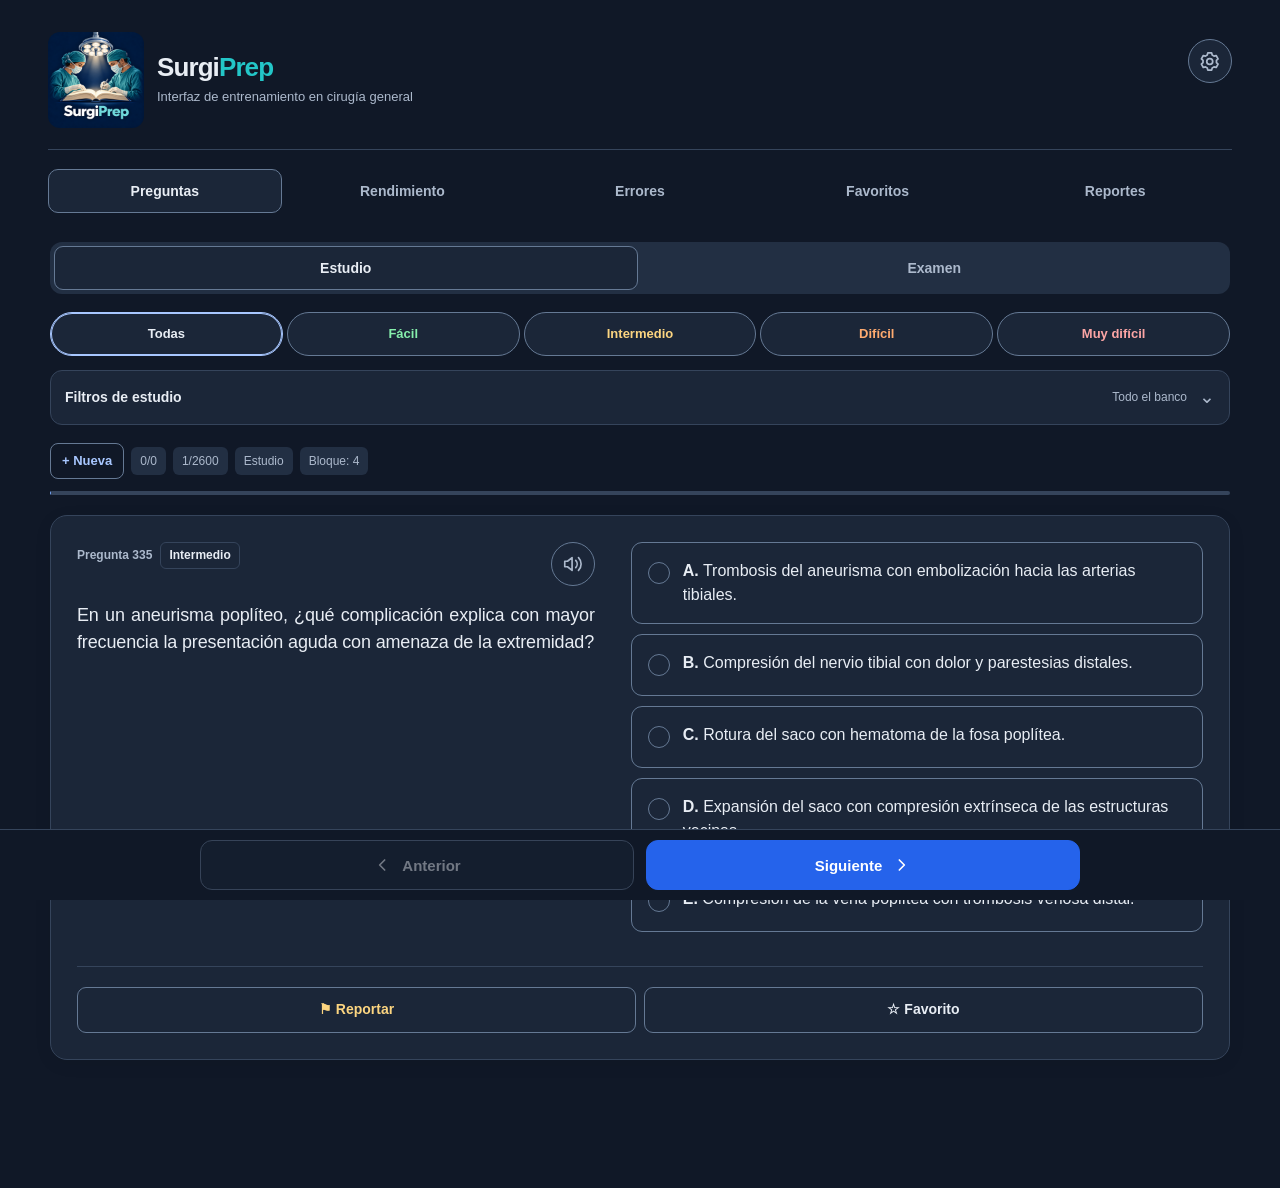
==== commit 9e7db84d: "Add files via upload" ====
--- a/index.html
+++ b/index.html
@@ -1,6 +1,6 @@
 <!doctype html><html lang="es" data-theme="dark"><head>
 <meta charset="utf-8"><meta name="viewport" content="width=device-width,initial-scale=1,viewport-fit=cover"><meta name="theme-color" content="#101827"><meta name="apple-mobile-web-app-capable" content="yes"><meta name="apple-mobile-web-app-status-bar-style" content="black-translucent"><meta name="apple-mobile-web-app-title" content="SurgiPrep"><link rel="manifest" href="manifest.json"><link rel="apple-touch-icon" href="icons/apple-touch-icon-180.png"><title>SurgiPrep</title><link rel="icon" href="icon-192.png" type="image/png">
-<meta name="surgiprep-build" content="v7.23.20-beta-2500"><script src="appearance.js"></script><link rel="stylesheet" href="style.css"></head><body><div class="wrap">
+<meta name="surgiprep-build" content="v7.23.22-beta-2600"><script src="appearance.js"></script><link rel="stylesheet" href="style.css"></head><body><div class="wrap">
 <header><img class="logo" src="assets/brand/logo-header.png" width="96" height="96" alt="Logo de SurgiPrep: dos cirujanos con libro y lámpara, con el nombre debajo"><div class="brand-name"><h1>Surgi<span>Prep</span></h1><p class="subtitle">Interfaz de entrenamiento en cirugía general</p></div><button id="settingsButton" class="settingsButton" type="button" aria-label="Abrir ajustes" aria-haspopup="dialog" aria-expanded="false" aria-controls="settingsPopover" title="Ajustes"><svg viewBox="0 0 24 24" width="23" height="23" fill="none" stroke="currentColor" stroke-width="1.8" stroke-linecap="round" stroke-linejoin="round" aria-hidden="true"><path d="m9.2 3-.6 2.3-1.8 1.1-2.3-.6-2 3.4 1.7 1.7v2.2l-1.7 1.7 2 3.4 2.3-.6 1.8 1.1.6 2.3h4l.6-2.3 1.8-1.1 2.3.6 2-3.4-1.7-1.7v-2.2l1.7-1.7-2-3.4-2.3.6-1.8-1.1-.6-2.3z"/><circle cx="11.2" cy="12" r="3.1"/></svg></button></header>
 <div class="tabs"><button class="on" data-panel="quiz">Preguntas</button><button data-panel="dashboard">Rendimiento</button><button data-panel="errors">Errores</button><button data-panel="favorites">Favoritos</button><button data-panel="reports">Reportes</button></div>
 <section id="quiz" class="panel on"><div id="sessionNotice" class="sessionNotice hidden" role="status"><span id="sessionNoticeText"></span><button id="dismissSession" type="button" aria-label="Ocultar aviso de sesión">Ocultar</button></div><div class="modes"><button class="on" id="studyMode">Estudio</button><button id="examMode">Examen</button></div>
@@ -28,7 +28,7 @@
   <section class="settingsSection"><h3>Apariencia</h3><label class="settingsField" for="themeSelect"><span>Tema</span><select id="themeSelect"><option value="dark">Oscuro</option><option value="light">Claro</option><option value="system">Sistema</option></select></label><label class="settingsField" for="settingsTextSize"><span>Tamaño de letra del contenido</span><select id="settingsTextSize"><option value="small">Pequeño</option><option value="medium" selected>Mediano</option><option value="large">Grande</option></select></label><p class="settingsHelp">Se aplica a preguntas, alternativas y explicaciones.</p></section>
   <section class="settingsSection"><h3>Lectura en voz alta</h3><label class="settingsField" for="settingsVoice"><span>Voz de lectura</span><select id="settingsVoice"><option value="auto">Automática</option></select></label><p id="settingsVoiceHint" class="settingsHelp">Las voces disponibles dependen de tu dispositivo y navegador.</p><label class="settingsField" for="settingsRate"><span>Velocidad <output id="settingsRateValue" for="settingsRate">1,00×</output></span><input id="settingsRate" type="range" min="0.7" max="1.3" step="0.05" value="1"></label><div class="settingsRateEnds"><span>Más pausada</span><span>Más rápida</span></div><button id="settingsVoiceTest" type="button" class="settingsAction" aria-pressed="false">Probar voz</button><p id="settingsVoiceStatus" class="settingsHelp" role="status" aria-live="polite"></p></section>
   <section class="settingsSection"><h3>Ayuda</h3><button id="settingsTutorialOpen" type="button" class="settingsAction">Cómo usar SurgiPrep <span aria-hidden="true">→</span></button></section>
-  <section class="settingsSection settingsInfo"><h3>Información del programa</h3><p><strong>SurgiPrep</strong><br>Entrenamiento en cirugía general.</p><dl><div><dt>Versión</dt><dd id="settingsVersion">7.23.20 Beta</dd></div><div><dt>Banco</dt><dd>2.500 preguntas · 25 bloques</dd></div></dl><label class="settingsField" for="settingsCreator"><span>Creador</span><input id="settingsCreator" type="text" maxlength="100" placeholder="Nombre del creador" autocomplete="off"></label><p class="settingsHelp">El nombre y tus preferencias se guardan en este dispositivo y se incluyen en el respaldo.</p><p class="settingsClinical">Validación clínica definitiva pendiente.</p></section>
+  <section class="settingsSection settingsInfo"><h3>Información del programa</h3><p><strong>SurgiPrep</strong><br>Entrenamiento en cirugía general.</p><dl><div><dt>Versión</dt><dd id="settingsVersion">7.23.22 Beta</dd></div><div><dt>Banco</dt><dd>2.600 preguntas · 26 bloques</dd></div></dl><label class="settingsField" for="settingsCreator"><span>Creador</span><input id="settingsCreator" type="text" maxlength="100" placeholder="Nombre del creador" autocomplete="off"></label><p class="settingsHelp">El nombre y tus preferencias se guardan en este dispositivo y se incluyen en el respaldo.</p><p class="settingsClinical">Validación clínica definitiva pendiente.</p></section>
  </div>
  <div id="settingsTutorial" class="settingsTutorial hidden">
   <button id="settingsTutorialBack" type="button" class="settingsBack">← Volver a ajustes</button><h3 id="tutorialTitle" tabindex="-1">Cómo usar SurgiPrep</h3>
@@ -39,7 +39,7 @@
    <li><h4>Practica por voz</h4><p>Toca la <strong>bocina</strong> y luego <strong>Reproducir</strong>: lee pregunta y alternativas, espera dos segundos y abre el micrófono. Di «alternativa A», B, C, D o E. En estudio anuncia el resultado y lee solo la explicación; en examen anuncia el resultado y se detiene.</p><p>El botón cambia a <strong>Pausar</strong> durante la lectura y a <strong>Continuar</strong> al pausarla. Continúa desde el punto donde quedó. <strong>Repetir</strong> reinicia pregunta y alternativas; <strong>Parar</strong> cancela lectura y micrófono y desactiva la lectura automática. La bocina solo abre o cierra los controles. Mientras el modo audio siga activo, incluso pausado, al avanzar empieza la nueva pregunta. Con el audio activo, toca el <strong>enunciado</strong> para leerlo solo; toca una <strong>alternativa</strong> para leer las cinco y activar el micrófono dos segundos después; toca el texto de <strong>Explicación</strong> para escucharla sola. Tocar una sección interrumpe la lectura anterior. Una pregunta de estudio ya respondida no abre el micrófono ni registra otro intento. Para contestar tocando una alternativa, pulsa antes <strong>Parar</strong>. Autoriza el micrófono cuando el navegador lo solicite; si se interrumpe, usa <strong>Reintentar micrófono</strong> o responde tocando una alternativa.</p></li>
    <li><h4>Haz un simulacro</h4><p>El simulacro utiliza <strong>100 preguntas, 120 minutos y un corte del 65 %</strong>. Puedes marcar preguntas para revisar y cambiar respuestas antes de finalizar. Con el audio apagado, la corrección aparece al finalizar el examen.</p></li>
    <li><h4>Guarda lo que quieras repasar</h4><p>Usa <strong>Favorito</strong> para conservar una pregunta y <strong>Reportar</strong> para anotar un problema. Tras un error, «¿Por qué fallé?» permite registrar el motivo. Los paneles de errores y rendimiento muestran tu progreso.</p></li>
-   <li><h4>Retoma o empieza otra sesión</h4><p>La aplicación recupera la sesión guardada en este dispositivo. Cada bloque tiene 100 preguntas con numeración consecutiva: bloque 1, 1–100; bloque 2, 101–200; hasta el bloque 25, 2401–2500. La posición de una sesión aleatoria es independiente de ese número. <strong>+ Nueva</strong> inicia una nueva sesión de Estudio. En Examen, esa posición muestra el botón azul <strong>Iniciar examen</strong>, que comienza el examen con los ajustes elegidos. Los cuatro selectores se muestran en una sola fila; los nuevos estudios y exámenes comienzan en orden aleatorio. En los filtros de estudio también puedes elegir repaso de errores, repetición espaciada o práctica adaptativa.</p></li>
+   <li><h4>Retoma o empieza otra sesión</h4><p>La aplicación recupera la sesión guardada en este dispositivo. Cada bloque tiene 100 preguntas con numeración consecutiva: bloque 1, 1–100; bloque 2, 101–200; hasta el bloque 26, 2501–2600. La posición de una sesión aleatoria es independiente de ese número. <strong>+ Nueva</strong> inicia una nueva sesión de Estudio. En Examen, esa posición muestra el botón azul <strong>Iniciar examen</strong>, que comienza el examen con los ajustes elegidos. Los cuatro selectores se muestran en una sola fila; los nuevos estudios y exámenes comienzan en orden aleatorio. En los filtros de estudio también puedes elegir repaso de errores, repetición espaciada o práctica adaptativa.</p></li>
    <li><h4>Imágenes y respaldo</h4><p>Toca las imágenes para ampliarlas. En <strong>Rendimiento</strong> puedes exportar un respaldo e importarlo en otro dispositivo. Guarda ese archivo para conservar tus registros.</p></li>
    <li><h4>Personaliza la lectura</h4><p>En Apariencia puedes elegir letra pequeña, mediana o grande para preguntas, alternativas y explicaciones. El tamaño se guarda en este dispositivo. También puedes elegir voz y velocidad y pulsar <strong>Probar voz</strong>. Las preferencias se aplican a la siguiente lectura. Al abrir ajustes se pausa el audio de la pregunta.</p></li>
   </ol><p class="settingsClinical">Las preguntas con revisión pendiente conservan su aviso. La ausencia de un aviso no equivale a validación clínica definitiva.</p>
